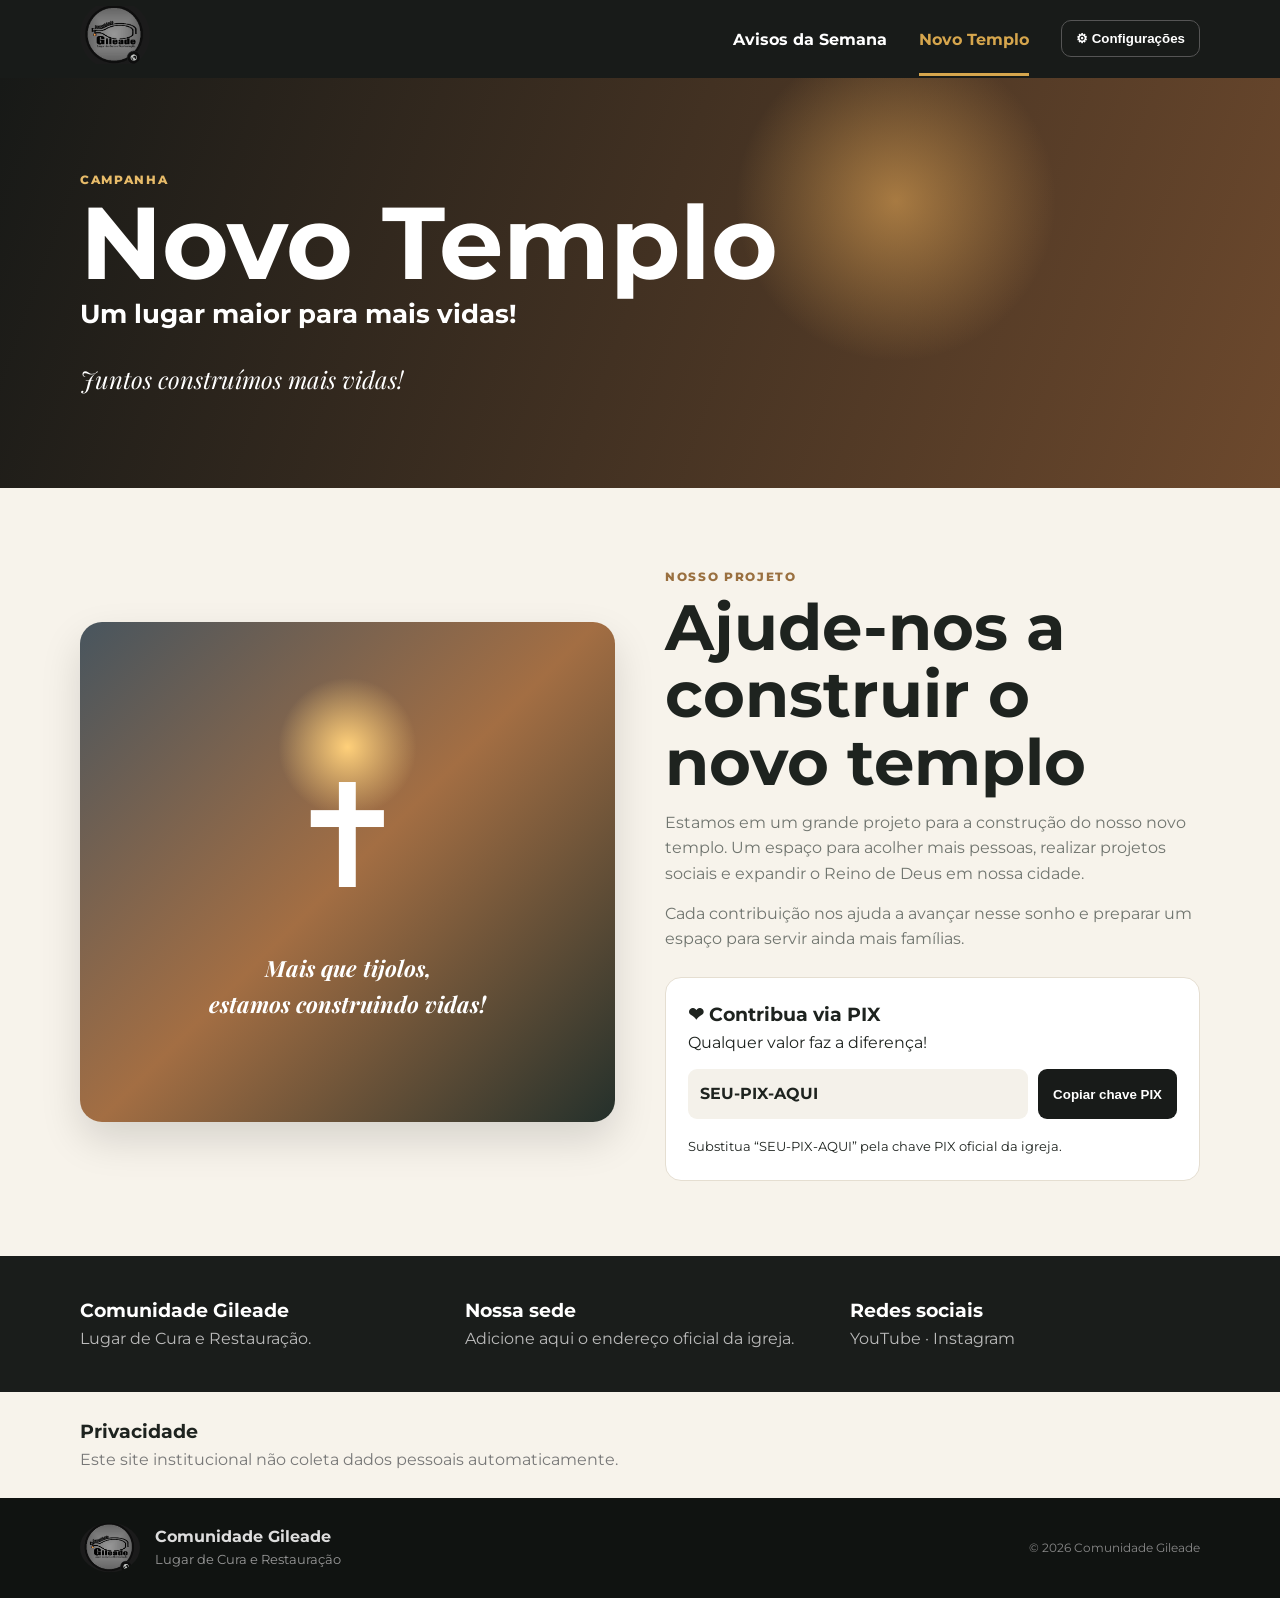
==== novo-templo.html @ 73ddbb30 "Add files via upload" ====
<!DOCTYPE html><html lang="pt-BR"><head>
<meta charset="UTF-8"><meta name="viewport" content="width=device-width,initial-scale=1.0">
<title>Novo Templo | Comunidade Gileade</title>
<link rel="icon" href="assets/logo-gileade.png">
<link rel="preconnect" href="https://fonts.googleapis.com">
<link rel="preconnect" href="https://fonts.gstatic.com" crossorigin>
<link href="https://fonts.googleapis.com/css2?family=Montserrat:wght@400;500;600;700;800&family=Playfair+Display:ital,wght@1,600&display=swap" rel="stylesheet">
<link rel="stylesheet" href="style.css"></head><body><header class="topbar">
<div class="container nav">
  <a class="logo" href="index.html"><img src="assets/logo-gileade.png" alt="Comunidade Gileade"></a>
  <button class="menu-btn" id="menuBtn">☰</button>
  <nav id="menu">
    <a href="index.html">Avisos da Semana</a>
<a href="novo-templo.html" class="active">Novo Templo</a>
    <div class="settings">
      <button id="settingsBtn">⚙ Configurações</button>
      <div class="settings-menu" id="settingsMenu">
        <a href="mailto:contato@comunidadegileade.com?subject=Suporte%20do%20site">🎧 Suporte</a>
        <a href="#sobre">ⓘ Sobre</a>
        <a href="#privacidade">🛡 Privacidade</a>
      </div>
    </div>
  </nav>
</div>
</header><main>
<section class="temple-hero">
<div class="container temple-hero-content">
 <span class="eyebrow">Campanha</span><h1>Novo Templo</h1><h2>Um lugar maior para mais vidas!</h2>
 <p>Juntos construímos mais vidas!</p>
</div></section>

<section class="temple-section">
<div class="container temple-grid">
 <div class="temple-art"><span>✝</span><strong>Mais que tijolos,<br>estamos construindo vidas!</strong></div>
 <div class="temple-copy">
   <span class="eyebrow dark">Nosso projeto</span>
   <h2>Ajude-nos a construir o novo templo</h2>
   <p>Estamos em um grande projeto para a construção do nosso novo templo. Um espaço para acolher mais pessoas, realizar projetos sociais e expandir o Reino de Deus em nossa cidade.</p>
   <p>Cada contribuição nos ajuda a avançar nesse sonho e preparar um espaço para servir ainda mais famílias.</p>
   <div class="pix">
     <h3>❤ Contribua via PIX</h3>
     <p>Qualquer valor faz a diferença!</p>
     <div class="pix-row"><strong id="pixKey">SEU-PIX-AQUI</strong><button id="copyPix">Copiar chave PIX</button></div>
     <small>Substitua “SEU-PIX-AQUI” pela chave PIX oficial da igreja.</small>
   </div>
 </div>
</div></section></main><section class="about" id="sobre">
<div class="container about-grid">
  <div><h3>Comunidade Gileade</h3><p>Lugar de Cura e Restauração.</p></div>
  <div><h3>Nossa sede</h3><p>Adicione aqui o endereço oficial da igreja.</p></div>
  <div>
    <h3>Redes sociais</h3>
    <p><a href="https://www.youtube.com/@ComunidadeGileade" target="_blank">YouTube</a> ·
    <a href="https://www.instagram.com/comunidadegileade/" target="_blank">Instagram</a></p>
  </div>
</div>
</section>
<section class="privacy" id="privacidade">
<div class="container"><h3>Privacidade</h3><p>Este site institucional não coleta dados pessoais automaticamente.</p></div>
</section>
<footer><div class="container footer">
<img src="assets/logo-gileade.png" alt="Logo">
<div><strong>Comunidade Gileade</strong><p>Lugar de Cura e Restauração</p></div>
<span>© <span id="year"></span> Comunidade Gileade</span>
</div></footer><script src="script.js"></script></body></html>
---- style.css ----
*{box-sizing:border-box;margin:0;padding:0}html{scroll-behavior:smooth}body{font-family:Montserrat,Arial,sans-serif;color:#1e231f;line-height:1.6}a{text-decoration:none;color:inherit}.container{width:min(1120px,92%);margin:auto}.topbar{background:#181b19;position:sticky;top:0;z-index:20}.nav{min-height:76px;display:flex;align-items:center;justify-content:space-between}.logo img{width:70px;height:70px;object-fit:contain;border-radius:50%}nav{display:flex;align-items:center;gap:32px}nav>a{color:white;font-weight:700;padding:25px 0 21px;border-bottom:3px solid transparent}nav>a.active,nav>a:hover{color:#d6a64d;border-color:#d6a64d}.settings{position:relative}.settings>button{padding:10px 14px;background:transparent;border:1px solid #555;border-radius:10px;color:#fff;font-weight:700;cursor:pointer}.settings-menu{display:none;position:absolute;right:0;top:50px;background:white;min-width:190px;border-radius:10px;box-shadow:0 15px 40px #0003;overflow:hidden}.settings-menu.open{display:block}.settings-menu a{display:block;padding:12px 15px;border-bottom:1px solid #eee}.settings-menu a:hover{background:#f7f3eb}.menu-btn{display:none;background:none;border:0;color:white;font-size:1.8rem}.hero{min-height:350px;color:white;background:radial-gradient(circle at 80% 20%,#a96f36aa,transparent 25%),linear-gradient(100deg,#111,#3c2a1c);display:flex;align-items:center}.hero-grid{display:flex;justify-content:space-between;align-items:center;gap:40px}.eyebrow{text-transform:uppercase;letter-spacing:.14em;font-weight:800;font-size:.75rem;color:#e7bb69}.eyebrow.dark{color:#9a7040}.hero h1{font-size:clamp(4rem,9vw,7rem);line-height:.9}.hero h2{font-size:clamp(1.2rem,2.5vw,2rem);margin-top:10px}.hero blockquote{font-family:'Playfair Display',serif;font-style:italic;margin-top:25px;color:#eee0cb}.hero blockquote strong{display:block;font-family:Montserrat;font-style:normal;font-size:.75rem}.family{font-family:'Playfair Display',serif;font-style:italic;text-align:right;font-size:2rem}.section{padding:70px 0}.section-title{display:flex;justify-content:space-between;align-items:end;gap:20px;margin-bottom:28px}.section-title h2,.temple-copy h2{font-size:clamp(2.2rem,5vw,4rem);line-height:1.05;margin:6px 0}.section-title p,.temple-copy>p{color:#70756f}.week{border:1px solid #e5ded1;border-radius:14px;padding:14px 18px;background:#faf8f3}.notices{display:grid;gap:14px}.notice{display:grid;grid-template-columns:180px 1fr;gap:20px;border:1px solid #e6dfd4;border-radius:15px;padding:12px;box-shadow:0 12px 30px #0000000d}.notice>div:last-child{padding:6px 0}.notice h3{margin:5px 0}.notice p{color:#555}.pic{min-height:120px;border-radius:11px;display:grid;place-items:center;font-size:3rem}.p1{background:linear-gradient(135deg,#49321f,#c88d40)}.p2{background:linear-gradient(135deg,#46301e,#947047)}.p3{background:linear-gradient(135deg,#655044,#b69c84)}.p4{background:linear-gradient(135deg,#29202b,#c4763c)}.tag{background:#35566e;color:white;padding:4px 9px;border-radius:99px;font-size:.68rem;font-weight:800}.green{background:#477255}.orange{background:#d28a16}.purple{background:#66487c}.meta{margin-top:13px;font-size:.8rem;font-weight:600;color:#4d544e}.verse{margin-top:22px;padding:24px;border:1px solid #e5ded1;background:#f8f4ec;border-radius:15px;font-family:'Playfair Display',serif;font-style:italic}.verse strong{display:block;font-family:Montserrat;font-style:normal;font-size:.75rem}.temple-hero{min-height:410px;display:flex;align-items:center;color:white;background:radial-gradient(circle at 70% 30%,#e2a65599,transparent 17%),linear-gradient(110deg,#171917,#6d492d)}.temple-hero h1{font-size:clamp(3.5rem,8vw,6.5rem);line-height:1}.temple-hero h2{font-size:1.6rem}.temple-hero p{font-family:'Playfair Display',serif;font-style:italic;margin-top:25px;font-size:1.5rem}.temple-section{padding:75px 0;background:#f7f3eb}.temple-grid{display:grid;grid-template-columns:1fr 1fr;gap:50px;align-items:center}.temple-art{min-height:500px;border-radius:22px;display:flex;flex-direction:column;align-items:center;justify-content:center;text-align:center;color:white;background:radial-gradient(circle at 50% 25%,#ffd07a,transparent 15%),linear-gradient(135deg,#48555e,#a36e43,#24302b);box-shadow:0 18px 40px #0002}.temple-art span{font-size:9rem}.temple-art strong{font-family:'Playfair Display',serif;font-style:italic;font-size:1.4rem}.temple-copy>p{margin-top:14px}.pix{margin-top:25px;background:white;border:1px solid #e5ded1;border-radius:16px;padding:22px}.pix-row{display:flex;gap:10px;margin:14px 0}.pix-row strong{flex:1;padding:12px;background:#f4f1ea;border-radius:9px}.pix-row button{border:0;background:#181b19;color:white;padding:12px 15px;border-radius:9px;font-weight:800;cursor:pointer}.about{background:#1a1d1b;color:white;padding:40px 0}.about-grid{display:grid;grid-template-columns:repeat(3,1fr);gap:35px}.about p{color:#bbb}.privacy{background:#f7f3eb;padding:25px 0}.privacy p{color:#777}footer{background:#101311;color:#ddd}.footer{min-height:100px;display:flex;align-items:center;gap:15px}.footer img{width:60px;border-radius:50%}.footer p{color:#999;font-size:.8rem}.footer>span{margin-left:auto;font-size:.75rem;color:#888}@media(max-width:800px){.menu-btn{display:block}nav{display:none;position:absolute;top:76px;left:0;right:0;background:#181b19;padding:15px 4%;flex-direction:column;align-items:stretch}nav.open{display:flex}.settings-menu{position:static;margin-top:8px}.hero-grid,.section-title{flex-direction:column;align-items:flex-start}.family{text-align:left}.notice,.temple-grid,.about-grid{grid-template-columns:1fr}.pic{min-height:180px}.pix-row{flex-direction:column}.footer{flex-wrap:wrap}.footer>span{margin-left:0}}
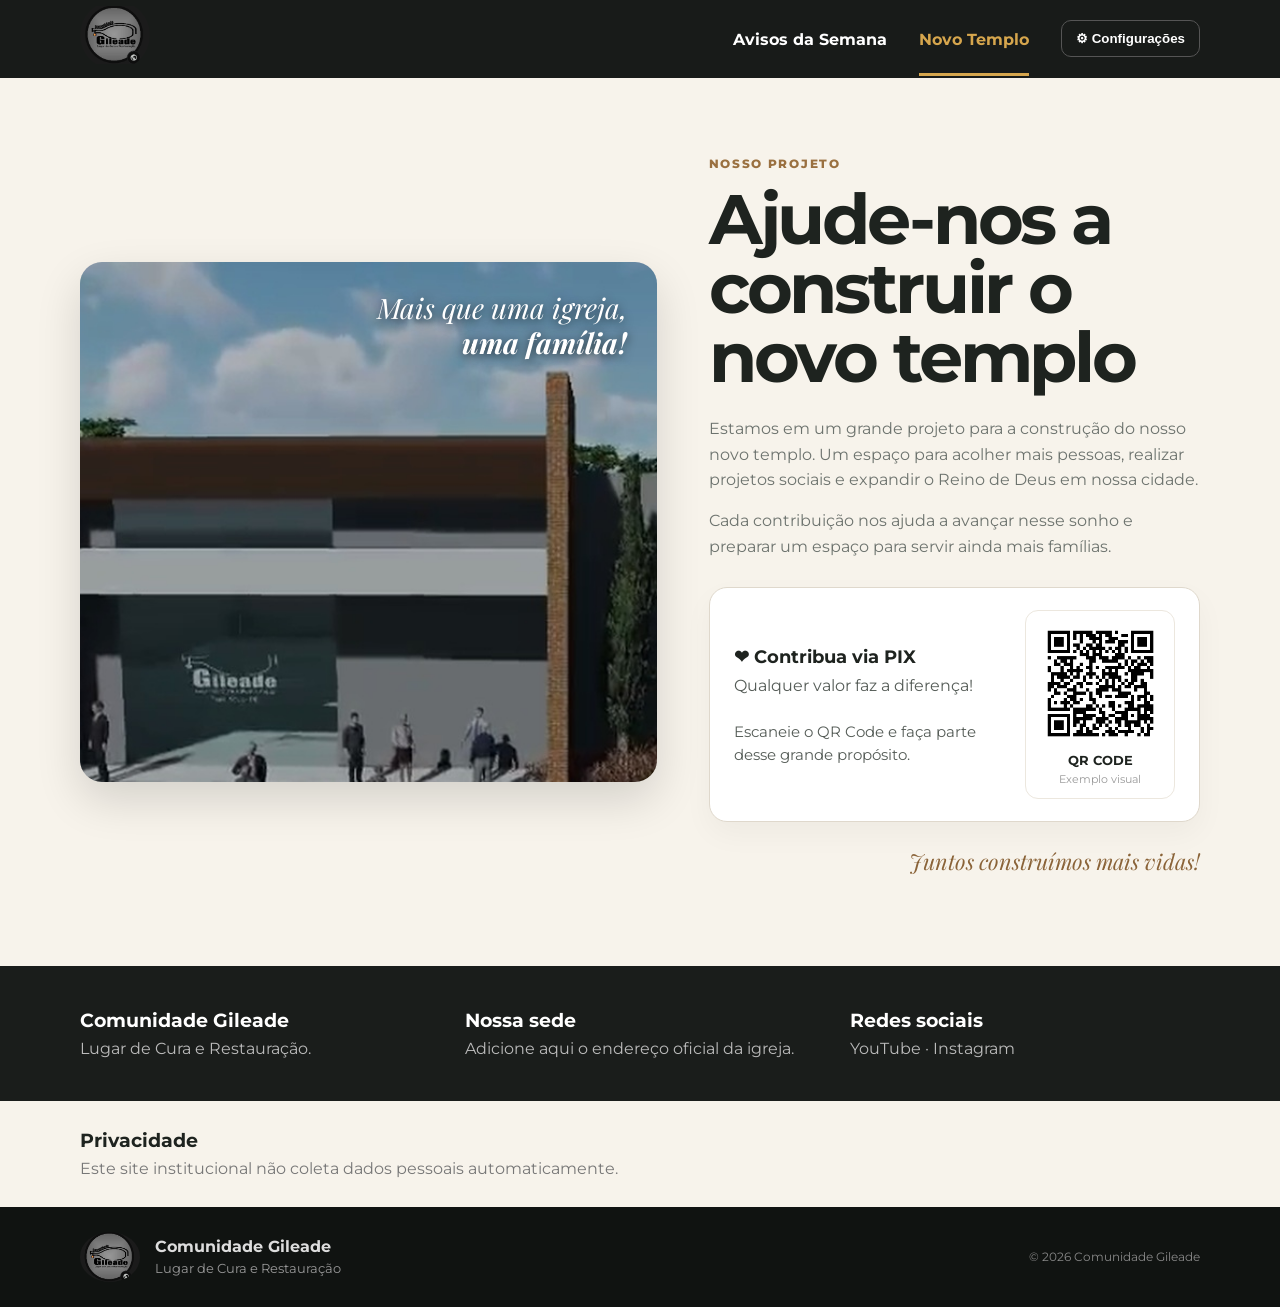
==== commit 6741ca23: "Add files via upload" ====
--- a/novo-templo.html
+++ b/novo-templo.html
@@ -1,65 +1,131 @@
-<!DOCTYPE html><html lang="pt-BR"><head>
-<meta charset="UTF-8"><meta name="viewport" content="width=device-width,initial-scale=1.0">
-<title>Novo Templo | Comunidade Gileade</title>
-<link rel="icon" href="assets/logo-gileade.png">
-<link rel="preconnect" href="https://fonts.googleapis.com">
-<link rel="preconnect" href="https://fonts.gstatic.com" crossorigin>
-<link href="https://fonts.googleapis.com/css2?family=Montserrat:wght@400;500;600;700;800&family=Playfair+Display:ital,wght@1,600&display=swap" rel="stylesheet">
-<link rel="stylesheet" href="style.css"></head><body><header class="topbar">
-<div class="container nav">
-  <a class="logo" href="index.html"><img src="assets/logo-gileade.png" alt="Comunidade Gileade"></a>
-  <button class="menu-btn" id="menuBtn">☰</button>
-  <nav id="menu">
-    <a href="index.html">Avisos da Semana</a>
-<a href="novo-templo.html" class="active">Novo Templo</a>
-    <div class="settings">
-      <button id="settingsBtn">⚙ Configurações</button>
-      <div class="settings-menu" id="settingsMenu">
-        <a href="mailto:contato@comunidadegileade.com?subject=Suporte%20do%20site">🎧 Suporte</a>
-        <a href="#sobre">ⓘ Sobre</a>
-        <a href="#privacidade">🛡 Privacidade</a>
+<!DOCTYPE html>
+<html lang="pt-BR">
+<head>
+  <meta charset="UTF-8">
+  <meta name="viewport" content="width=device-width, initial-scale=1.0">
+  <meta name="description" content="Campanha do Novo Templo da Comunidade Gileade">
+  <title>Novo Templo | Comunidade Gileade</title>
+  <link rel="icon" href="assets/logo-gileade.png">
+  <link rel="preconnect" href="https://fonts.googleapis.com">
+  <link rel="preconnect" href="https://fonts.gstatic.com" crossorigin>
+  <link href="https://fonts.googleapis.com/css2?family=Montserrat:wght@400;500;600;700;800&family=Playfair+Display:ital,wght@1,600&display=swap" rel="stylesheet">
+  <link rel="stylesheet" href="style.css">
+</head>
+<body>
+
+<header class="topbar">
+  <div class="container nav">
+    <a class="logo" href="index.html">
+      <img src="assets/logo-gileade.png" alt="Comunidade Gileade">
+    </a>
+
+    <button class="menu-btn" id="menuBtn" aria-label="Abrir menu">☰</button>
+
+    <nav id="menu">
+      <a href="index.html">Avisos da Semana</a>
+      <a href="novo-templo.html" class="active">Novo Templo</a>
+
+      <div class="settings">
+        <button id="settingsBtn">⚙ Configurações</button>
+        <div class="settings-menu" id="settingsMenu">
+          <a href="mailto:contato@comunidadegileade.com?subject=Suporte%20do%20site">🎧 Suporte</a>
+          <a href="#sobre">ⓘ Sobre</a>
+          <a href="#privacidade">🛡 Privacidade</a>
+        </div>
+      </div>
+    </nav>
+  </div>
+</header>
+
+<main>
+  <section class="novo-templo-page">
+    <div class="container novo-templo-layout">
+
+      <div class="novo-templo-foto">
+        <img src="assets/novo-templo.jpg" alt="Projeto arquitetônico do novo templo da Comunidade Gileade">
+        <div class="foto-frase">
+          Mais que uma igreja,<br><strong>uma família!</strong>
+        </div>
+      </div>
+
+      <div class="novo-templo-conteudo">
+        <span class="eyebrow dark">Nosso projeto</span>
+        <h1>Ajude-nos a<br>construir o<br>novo templo</h1>
+
+        <p>
+          Estamos em um grande projeto para a construção do nosso novo templo.
+          Um espaço para acolher mais pessoas, realizar projetos sociais e expandir
+          o Reino de Deus em nossa cidade.
+        </p>
+
+        <p>
+          Cada contribuição nos ajuda a avançar nesse sonho e preparar um espaço
+          para servir ainda mais famílias.
+        </p>
+
+        <div class="qr-card">
+          <div class="qr-texto">
+            <h3>❤ Contribua via PIX</h3>
+            <p>Qualquer valor faz a diferença!</p>
+            <p class="qr-instrucao">
+              Escaneie o QR Code e faça parte desse grande propósito.
+            </p>
+          </div>
+
+          <div class="qr-visual">
+            <img src="assets/qrcode-exemplo.png" alt="QR Code de exemplo para contribuição via PIX">
+            <strong>QR CODE</strong>
+            <small>Exemplo visual</small>
+          </div>
+        </div>
+
+        <p class="handwriting">Juntos construímos mais vidas!</p>
       </div>
     </div>
-  </nav>
-</div>
-</header><main>
-<section class="temple-hero">
-<div class="container temple-hero-content">
- <span class="eyebrow">Campanha</span><h1>Novo Templo</h1><h2>Um lugar maior para mais vidas!</h2>
- <p>Juntos construímos mais vidas!</p>
-</div></section>
+  </section>
+</main>
 
-<section class="temple-section">
-<div class="container temple-grid">
- <div class="temple-art"><span>✝</span><strong>Mais que tijolos,<br>estamos construindo vidas!</strong></div>
- <div class="temple-copy">
-   <span class="eyebrow dark">Nosso projeto</span>
-   <h2>Ajude-nos a construir o novo templo</h2>
-   <p>Estamos em um grande projeto para a construção do nosso novo templo. Um espaço para acolher mais pessoas, realizar projetos sociais e expandir o Reino de Deus em nossa cidade.</p>
-   <p>Cada contribuição nos ajuda a avançar nesse sonho e preparar um espaço para servir ainda mais famílias.</p>
-   <div class="pix">
-     <h3>❤ Contribua via PIX</h3>
-     <p>Qualquer valor faz a diferença!</p>
-     <div class="pix-row"><strong id="pixKey">SEU-PIX-AQUI</strong><button id="copyPix">Copiar chave PIX</button></div>
-     <small>Substitua “SEU-PIX-AQUI” pela chave PIX oficial da igreja.</small>
-   </div>
- </div>
-</div></section></main><section class="about" id="sobre">
-<div class="container about-grid">
-  <div><h3>Comunidade Gileade</h3><p>Lugar de Cura e Restauração.</p></div>
-  <div><h3>Nossa sede</h3><p>Adicione aqui o endereço oficial da igreja.</p></div>
-  <div>
-    <h3>Redes sociais</h3>
-    <p><a href="https://www.youtube.com/@ComunidadeGileade" target="_blank">YouTube</a> ·
-    <a href="https://www.instagram.com/comunidadegileade/" target="_blank">Instagram</a></p>
+<section class="about" id="sobre">
+  <div class="container about-grid">
+    <div>
+      <h3>Comunidade Gileade</h3>
+      <p>Lugar de Cura e Restauração.</p>
+    </div>
+
+    <div>
+      <h3>Nossa sede</h3>
+      <p>Adicione aqui o endereço oficial da igreja.</p>
+    </div>
+
+    <div>
+      <h3>Redes sociais</h3>
+      <p>
+        <a href="https://www.youtube.com/@ComunidadeGileade" target="_blank" rel="noopener">YouTube</a>
+        ·
+        <a href="https://www.instagram.com/comunidadegileade/" target="_blank" rel="noopener">Instagram</a>
+      </p>
+    </div>
   </div>
-</div>
 </section>
+
 <section class="privacy" id="privacidade">
-<div class="container"><h3>Privacidade</h3><p>Este site institucional não coleta dados pessoais automaticamente.</p></div>
+  <div class="container">
+    <h3>Privacidade</h3>
+    <p>Este site institucional não coleta dados pessoais automaticamente.</p>
+  </div>
 </section>
-<footer><div class="container footer">
-<img src="assets/logo-gileade.png" alt="Logo">
-<div><strong>Comunidade Gileade</strong><p>Lugar de Cura e Restauração</p></div>
-<span>© <span id="year"></span> Comunidade Gileade</span>
-</div></footer><script src="script.js"></script></body></html>+
+<footer>
+  <div class="container footer">
+    <img src="assets/logo-gileade.png" alt="Logo Comunidade Gileade">
+    <div>
+      <strong>Comunidade Gileade</strong>
+      <p>Lugar de Cura e Restauração</p>
+    </div>
+    <span>© <span id="year"></span> Comunidade Gileade</span>
+  </div>
+</footer>
+
+<script src="script.js"></script>
+</body>
+</html>
--- a/style.css
+++ b/style.css
@@ -1 +1,120 @@
-*{box-sizing:border-box;margin:0;padding:0}html{scroll-behavior:smooth}body{font-family:Montserrat,Arial,sans-serif;color:#1e231f;line-height:1.6}a{text-decoration:none;color:inherit}.container{width:min(1120px,92%);margin:auto}.topbar{background:#181b19;position:sticky;top:0;z-index:20}.nav{min-height:76px;display:flex;align-items:center;justify-content:space-between}.logo img{width:70px;height:70px;object-fit:contain;border-radius:50%}nav{display:flex;align-items:center;gap:32px}nav>a{color:white;font-weight:700;padding:25px 0 21px;border-bottom:3px solid transparent}nav>a.active,nav>a:hover{color:#d6a64d;border-color:#d6a64d}.settings{position:relative}.settings>button{padding:10px 14px;background:transparent;border:1px solid #555;border-radius:10px;color:#fff;font-weight:700;cursor:pointer}.settings-menu{display:none;position:absolute;right:0;top:50px;background:white;min-width:190px;border-radius:10px;box-shadow:0 15px 40px #0003;overflow:hidden}.settings-menu.open{display:block}.settings-menu a{display:block;padding:12px 15px;border-bottom:1px solid #eee}.settings-menu a:hover{background:#f7f3eb}.menu-btn{display:none;background:none;border:0;color:white;font-size:1.8rem}.hero{min-height:350px;color:white;background:radial-gradient(circle at 80% 20%,#a96f36aa,transparent 25%),linear-gradient(100deg,#111,#3c2a1c);display:flex;align-items:center}.hero-grid{display:flex;justify-content:space-between;align-items:center;gap:40px}.eyebrow{text-transform:uppercase;letter-spacing:.14em;font-weight:800;font-size:.75rem;color:#e7bb69}.eyebrow.dark{color:#9a7040}.hero h1{font-size:clamp(4rem,9vw,7rem);line-height:.9}.hero h2{font-size:clamp(1.2rem,2.5vw,2rem);margin-top:10px}.hero blockquote{font-family:'Playfair Display',serif;font-style:italic;margin-top:25px;color:#eee0cb}.hero blockquote strong{display:block;font-family:Montserrat;font-style:normal;font-size:.75rem}.family{font-family:'Playfair Display',serif;font-style:italic;text-align:right;font-size:2rem}.section{padding:70px 0}.section-title{display:flex;justify-content:space-between;align-items:end;gap:20px;margin-bottom:28px}.section-title h2,.temple-copy h2{font-size:clamp(2.2rem,5vw,4rem);line-height:1.05;margin:6px 0}.section-title p,.temple-copy>p{color:#70756f}.week{border:1px solid #e5ded1;border-radius:14px;padding:14px 18px;background:#faf8f3}.notices{display:grid;gap:14px}.notice{display:grid;grid-template-columns:180px 1fr;gap:20px;border:1px solid #e6dfd4;border-radius:15px;padding:12px;box-shadow:0 12px 30px #0000000d}.notice>div:last-child{padding:6px 0}.notice h3{margin:5px 0}.notice p{color:#555}.pic{min-height:120px;border-radius:11px;display:grid;place-items:center;font-size:3rem}.p1{background:linear-gradient(135deg,#49321f,#c88d40)}.p2{background:linear-gradient(135deg,#46301e,#947047)}.p3{background:linear-gradient(135deg,#655044,#b69c84)}.p4{background:linear-gradient(135deg,#29202b,#c4763c)}.tag{background:#35566e;color:white;padding:4px 9px;border-radius:99px;font-size:.68rem;font-weight:800}.green{background:#477255}.orange{background:#d28a16}.purple{background:#66487c}.meta{margin-top:13px;font-size:.8rem;font-weight:600;color:#4d544e}.verse{margin-top:22px;padding:24px;border:1px solid #e5ded1;background:#f8f4ec;border-radius:15px;font-family:'Playfair Display',serif;font-style:italic}.verse strong{display:block;font-family:Montserrat;font-style:normal;font-size:.75rem}.temple-hero{min-height:410px;display:flex;align-items:center;color:white;background:radial-gradient(circle at 70% 30%,#e2a65599,transparent 17%),linear-gradient(110deg,#171917,#6d492d)}.temple-hero h1{font-size:clamp(3.5rem,8vw,6.5rem);line-height:1}.temple-hero h2{font-size:1.6rem}.temple-hero p{font-family:'Playfair Display',serif;font-style:italic;margin-top:25px;font-size:1.5rem}.temple-section{padding:75px 0;background:#f7f3eb}.temple-grid{display:grid;grid-template-columns:1fr 1fr;gap:50px;align-items:center}.temple-art{min-height:500px;border-radius:22px;display:flex;flex-direction:column;align-items:center;justify-content:center;text-align:center;color:white;background:radial-gradient(circle at 50% 25%,#ffd07a,transparent 15%),linear-gradient(135deg,#48555e,#a36e43,#24302b);box-shadow:0 18px 40px #0002}.temple-art span{font-size:9rem}.temple-art strong{font-family:'Playfair Display',serif;font-style:italic;font-size:1.4rem}.temple-copy>p{margin-top:14px}.pix{margin-top:25px;background:white;border:1px solid #e5ded1;border-radius:16px;padding:22px}.pix-row{display:flex;gap:10px;margin:14px 0}.pix-row strong{flex:1;padding:12px;background:#f4f1ea;border-radius:9px}.pix-row button{border:0;background:#181b19;color:white;padding:12px 15px;border-radius:9px;font-weight:800;cursor:pointer}.about{background:#1a1d1b;color:white;padding:40px 0}.about-grid{display:grid;grid-template-columns:repeat(3,1fr);gap:35px}.about p{color:#bbb}.privacy{background:#f7f3eb;padding:25px 0}.privacy p{color:#777}footer{background:#101311;color:#ddd}.footer{min-height:100px;display:flex;align-items:center;gap:15px}.footer img{width:60px;border-radius:50%}.footer p{color:#999;font-size:.8rem}.footer>span{margin-left:auto;font-size:.75rem;color:#888}@media(max-width:800px){.menu-btn{display:block}nav{display:none;position:absolute;top:76px;left:0;right:0;background:#181b19;padding:15px 4%;flex-direction:column;align-items:stretch}nav.open{display:flex}.settings-menu{position:static;margin-top:8px}.hero-grid,.section-title{flex-direction:column;align-items:flex-start}.family{text-align:left}.notice,.temple-grid,.about-grid{grid-template-columns:1fr}.pic{min-height:180px}.pix-row{flex-direction:column}.footer{flex-wrap:wrap}.footer>span{margin-left:0}}+*{box-sizing:border-box;margin:0;padding:0}html{scroll-behavior:smooth}body{font-family:Montserrat,Arial,sans-serif;color:#1e231f;line-height:1.6}a{text-decoration:none;color:inherit}.container{width:min(1120px,92%);margin:auto}.topbar{background:#181b19;position:sticky;top:0;z-index:20}.nav{min-height:76px;display:flex;align-items:center;justify-content:space-between}.logo img{width:70px;height:70px;object-fit:contain;border-radius:50%}nav{display:flex;align-items:center;gap:32px}nav>a{color:white;font-weight:700;padding:25px 0 21px;border-bottom:3px solid transparent}nav>a.active,nav>a:hover{color:#d6a64d;border-color:#d6a64d}.settings{position:relative}.settings>button{padding:10px 14px;background:transparent;border:1px solid #555;border-radius:10px;color:#fff;font-weight:700;cursor:pointer}.settings-menu{display:none;position:absolute;right:0;top:50px;background:white;min-width:190px;border-radius:10px;box-shadow:0 15px 40px #0003;overflow:hidden}.settings-menu.open{display:block}.settings-menu a{display:block;padding:12px 15px;border-bottom:1px solid #eee}.settings-menu a:hover{background:#f7f3eb}.menu-btn{display:none;background:none;border:0;color:white;font-size:1.8rem}.hero{min-height:350px;color:white;background:radial-gradient(circle at 80% 20%,#a96f36aa,transparent 25%),linear-gradient(100deg,#111,#3c2a1c);display:flex;align-items:center}.hero-grid{display:flex;justify-content:space-between;align-items:center;gap:40px}.eyebrow{text-transform:uppercase;letter-spacing:.14em;font-weight:800;font-size:.75rem;color:#e7bb69}.eyebrow.dark{color:#9a7040}.hero h1{font-size:clamp(4rem,9vw,7rem);line-height:.9}.hero h2{font-size:clamp(1.2rem,2.5vw,2rem);margin-top:10px}.hero blockquote{font-family:'Playfair Display',serif;font-style:italic;margin-top:25px;color:#eee0cb}.hero blockquote strong{display:block;font-family:Montserrat;font-style:normal;font-size:.75rem}.family{font-family:'Playfair Display',serif;font-style:italic;text-align:right;font-size:2rem}.section{padding:70px 0}.section-title{display:flex;justify-content:space-between;align-items:end;gap:20px;margin-bottom:28px}.section-title h2,.temple-copy h2{font-size:clamp(2.2rem,5vw,4rem);line-height:1.05;margin:6px 0}.section-title p,.temple-copy>p{color:#70756f}.week{border:1px solid #e5ded1;border-radius:14px;padding:14px 18px;background:#faf8f3}.notices{display:grid;gap:14px}.notice{display:grid;grid-template-columns:180px 1fr;gap:20px;border:1px solid #e6dfd4;border-radius:15px;padding:12px;box-shadow:0 12px 30px #0000000d}.notice>div:last-child{padding:6px 0}.notice h3{margin:5px 0}.notice p{color:#555}.pic{min-height:120px;border-radius:11px;display:grid;place-items:center;font-size:3rem}.p1{background:linear-gradient(135deg,#49321f,#c88d40)}.p2{background:linear-gradient(135deg,#46301e,#947047)}.p3{background:linear-gradient(135deg,#655044,#b69c84)}.p4{background:linear-gradient(135deg,#29202b,#c4763c)}.tag{background:#35566e;color:white;padding:4px 9px;border-radius:99px;font-size:.68rem;font-weight:800}.green{background:#477255}.orange{background:#d28a16}.purple{background:#66487c}.meta{margin-top:13px;font-size:.8rem;font-weight:600;color:#4d544e}.verse{margin-top:22px;padding:24px;border:1px solid #e5ded1;background:#f8f4ec;border-radius:15px;font-family:'Playfair Display',serif;font-style:italic}.verse strong{display:block;font-family:Montserrat;font-style:normal;font-size:.75rem}.temple-hero{min-height:410px;display:flex;align-items:center;color:white;background:radial-gradient(circle at 70% 30%,#e2a65599,transparent 17%),linear-gradient(110deg,#171917,#6d492d)}.temple-hero h1{font-size:clamp(3.5rem,8vw,6.5rem);line-height:1}.temple-hero h2{font-size:1.6rem}.temple-hero p{font-family:'Playfair Display',serif;font-style:italic;margin-top:25px;font-size:1.5rem}.temple-section{padding:75px 0;background:#f7f3eb}.temple-grid{display:grid;grid-template-columns:1fr 1fr;gap:50px;align-items:center}.temple-art{min-height:500px;border-radius:22px;display:flex;flex-direction:column;align-items:center;justify-content:center;text-align:center;color:white;background:radial-gradient(circle at 50% 25%,#ffd07a,transparent 15%),linear-gradient(135deg,#48555e,#a36e43,#24302b);box-shadow:0 18px 40px #0002}.temple-art span{font-size:9rem}.temple-art strong{font-family:'Playfair Display',serif;font-style:italic;font-size:1.4rem}.temple-copy>p{margin-top:14px}.pix{margin-top:25px;background:white;border:1px solid #e5ded1;border-radius:16px;padding:22px}.pix-row{display:flex;gap:10px;margin:14px 0}.pix-row strong{flex:1;padding:12px;background:#f4f1ea;border-radius:9px}.pix-row button{border:0;background:#181b19;color:white;padding:12px 15px;border-radius:9px;font-weight:800;cursor:pointer}.about{background:#1a1d1b;color:white;padding:40px 0}.about-grid{display:grid;grid-template-columns:repeat(3,1fr);gap:35px}.about p{color:#bbb}.privacy{background:#f7f3eb;padding:25px 0}.privacy p{color:#777}footer{background:#101311;color:#ddd}.footer{min-height:100px;display:flex;align-items:center;gap:15px}.footer img{width:60px;border-radius:50%}.footer p{color:#999;font-size:.8rem}.footer>span{margin-left:auto;font-size:.75rem;color:#888}@media(max-width:800px){.menu-btn{display:block}nav{display:none;position:absolute;top:76px;left:0;right:0;background:#181b19;padding:15px 4%;flex-direction:column;align-items:stretch}nav.open{display:flex}.settings-menu{position:static;margin-top:8px}.hero-grid,.section-title{flex-direction:column;align-items:flex-start}.family{text-align:left}.notice,.temple-grid,.about-grid{grid-template-columns:1fr}.pic{min-height:180px}.pix-row{flex-direction:column}.footer{flex-wrap:wrap}.footer>span{margin-left:0}}
+
+/* ===== PÁGINA NOVO TEMPLO ATUALIZADA ===== */
+.novo-templo-page{
+  padding:72px 0;
+  min-height:calc(100vh - 76px);
+  background:#f7f3eb;
+}
+.novo-templo-layout{
+  display:grid;
+  grid-template-columns:1.08fr .92fr;
+  gap:52px;
+  align-items:center;
+}
+.novo-templo-foto{
+  position:relative;
+  overflow:hidden;
+  min-height:520px;
+  border-radius:22px;
+  box-shadow:0 18px 45px rgba(0,0,0,.14);
+  background:#ddd;
+}
+.novo-templo-foto img{
+  width:100%;
+  height:520px;
+  object-fit:cover;
+  object-position:center top;
+  display:block;
+}
+.foto-frase{
+  position:absolute;
+  right:30px;
+  top:28px;
+  color:white;
+  text-align:right;
+  font-family:"Playfair Display",serif;
+  font-style:italic;
+  font-size:clamp(1.2rem,2.2vw,1.8rem);
+  line-height:1.25;
+  text-shadow:0 2px 10px rgba(0,0,0,.65);
+}
+.novo-templo-conteudo h1{
+  font-size:clamp(3rem,5.5vw,5.3rem);
+  line-height:.98;
+  letter-spacing:-.045em;
+  margin:10px 0 24px;
+}
+.novo-templo-conteudo>p{
+  color:#6d736e;
+  margin-bottom:15px;
+  max-width:650px;
+}
+.qr-card{
+  margin-top:28px;
+  padding:22px 24px;
+  border:1px solid #dfd8cc;
+  border-radius:18px;
+  background:white;
+  display:grid;
+  grid-template-columns:1fr 150px;
+  gap:24px;
+  align-items:center;
+  box-shadow:0 12px 30px rgba(0,0,0,.04);
+}
+.qr-card h3{
+  font-size:1.15rem;
+  margin-bottom:2px;
+}
+.qr-card p{
+  color:#555c57;
+}
+.qr-instrucao{
+  margin-top:22px;
+  font-size:.92rem;
+}
+.qr-visual{
+  padding:10px;
+  border:1px solid #ece7de;
+  border-radius:13px;
+  text-align:center;
+  background:#fff;
+}
+.qr-visual img{
+  width:125px;
+  height:125px;
+  display:block;
+  margin:auto;
+}
+.qr-visual strong,
+.qr-visual small{
+  display:block;
+}
+.qr-visual strong{
+  margin-top:4px;
+  font-size:.82rem;
+}
+.qr-visual small{
+  color:#999;
+  font-size:.67rem;
+}
+.handwriting{
+  margin-top:22px;
+  color:#8a6338 !important;
+  font-family:"Playfair Display",serif;
+  font-style:italic;
+  font-size:1.35rem;
+  text-align:right;
+}
+@media(max-width:900px){
+  .novo-templo-layout{grid-template-columns:1fr}
+  .novo-templo-foto,.novo-templo-foto img{min-height:360px;height:360px}
+}
+@media(max-width:580px){
+  .novo-templo-page{padding:45px 0}
+  .novo-templo-foto,.novo-templo-foto img{min-height:280px;height:280px}
+  .foto-frase{right:18px;top:18px}
+  .qr-card{grid-template-columns:1fr}
+  .qr-visual{width:160px}
+  .handwriting{text-align:left}
+}
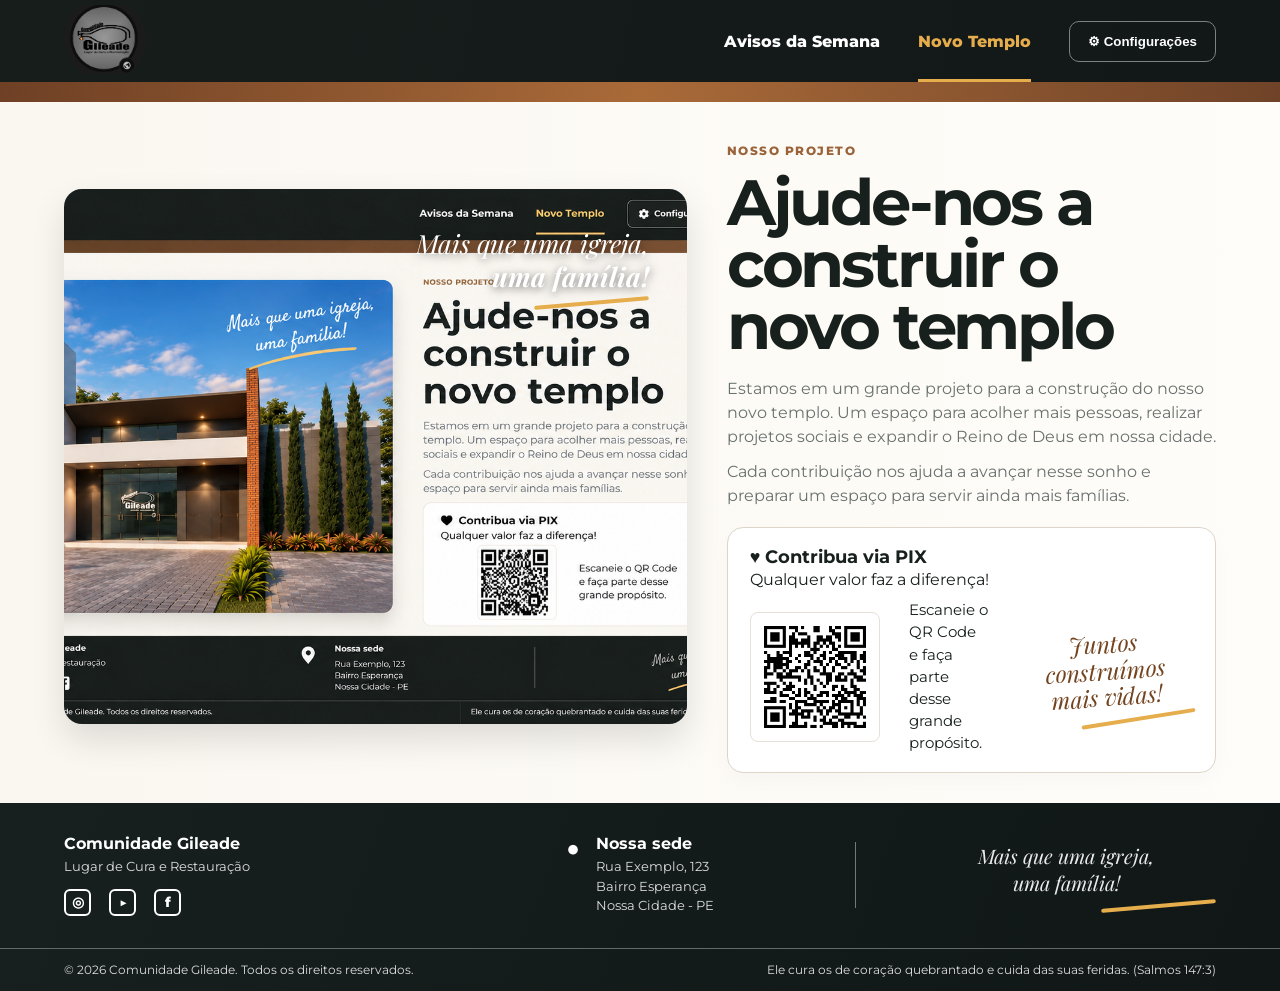
==== commit e2d1908d: "Add files via upload" ====
--- a/novo-templo.html
+++ b/novo-templo.html
@@ -3,7 +3,6 @@
 <head>
   <meta charset="UTF-8">
   <meta name="viewport" content="width=device-width, initial-scale=1.0">
-  <meta name="description" content="Campanha do Novo Templo da Comunidade Gileade">
   <title>Novo Templo | Comunidade Gileade</title>
   <link rel="icon" href="assets/logo-gileade.png">
   <link rel="preconnect" href="https://fonts.googleapis.com">
@@ -19,7 +18,7 @@
       <img src="assets/logo-gileade.png" alt="Comunidade Gileade">
     </a>
 
-    <button class="menu-btn" id="menuBtn" aria-label="Abrir menu">☰</button>
+    <button id="menuBtn" class="menu-btn" aria-label="Abrir menu">☰</button>
 
     <nav id="menu">
       <a href="index.html">Avisos da Semana</a>
@@ -27,105 +26,119 @@
 
       <div class="settings">
         <button id="settingsBtn">⚙ Configurações</button>
-        <div class="settings-menu" id="settingsMenu">
-          <a href="mailto:contato@comunidadegileade.com?subject=Suporte%20do%20site">🎧 Suporte</a>
-          <a href="#sobre">ⓘ Sobre</a>
-          <a href="#privacidade">🛡 Privacidade</a>
+        <div id="settingsMenu" class="settings-menu">
+          <a href="mailto:contato@comunidadegileade.com?subject=Suporte">🎧 Suporte</a>
+          <a href="#rodape">ⓘ Sobre</a>
         </div>
       </div>
     </nav>
   </div>
 </header>
 
-<main>
-  <section class="novo-templo-page">
-    <div class="container novo-templo-layout">
+<div class="gold-line"></div>
 
-      <div class="novo-templo-foto">
-        <img src="assets/novo-templo.jpg" alt="Projeto arquitetônico do novo templo da Comunidade Gileade">
-        <div class="foto-frase">
-          Mais que uma igreja,<br><strong>uma família!</strong>
+<main class="templo">
+  <div class="container templo-grid">
+
+    <div class="projeto-imagem">
+      <img src="assets/novo-templo.png" alt="Projeto do novo templo da Comunidade Gileade">
+      <div class="imagem-frase">
+        Mais que uma igreja,<br>
+        <strong>uma família!</strong>
+        <span></span>
+      </div>
+    </div>
+
+    <section class="conteudo">
+      <span class="kicker">NOSSO PROJETO</span>
+
+      <h1>
+        Ajude-nos a<br>
+        construir o<br>
+        novo templo
+      </h1>
+
+      <p>
+        Estamos em um grande projeto para a construção do nosso novo
+        templo. Um espaço para acolher mais pessoas, realizar projetos
+        sociais e expandir o Reino de Deus em nossa cidade.
+      </p>
+
+      <p>
+        Cada contribuição nos ajuda a avançar nesse sonho e preparar um
+        espaço para servir ainda mais famílias.
+      </p>
+
+      <div class="pix-card">
+        <h2>♥ Contribua via PIX</h2>
+        <p>Qualquer valor faz a diferença!</p>
+
+        <div class="pix-content">
+          <div class="qr">
+            <img src="assets/qrcode-exemplo.png" alt="QR Code PIX de exemplo">
+          </div>
+
+          <div class="pix-message">
+            Escaneie o QR Code<br>
+            e faça parte desse<br>
+            grande propósito.
+          </div>
+
+          <div class="pix-hand">
+            Juntos<br>
+            construímos<br>
+            mais vidas!
+            <span></span>
+          </div>
         </div>
       </div>
+    </section>
 
-      <div class="novo-templo-conteudo">
-        <span class="eyebrow dark">Nosso projeto</span>
-        <h1>Ajude-nos a<br>construir o<br>novo templo</h1>
+  </div>
+</main>
 
-        <p>
-          Estamos em um grande projeto para a construção do nosso novo templo.
-          Um espaço para acolher mais pessoas, realizar projetos sociais e expandir
-          o Reino de Deus em nossa cidade.
-        </p>
+<footer id="rodape">
+  <div class="container footer-main">
 
-        <p>
-          Cada contribuição nos ajuda a avançar nesse sonho e preparar um espaço
-          para servir ainda mais famílias.
-        </p>
+    <div class="footer-brand">
+      <h3>Comunidade Gileade</h3>
+      <p>Lugar de Cura e Restauração</p>
 
-        <div class="qr-card">
-          <div class="qr-texto">
-            <h3>❤ Contribua via PIX</h3>
-            <p>Qualquer valor faz a diferença!</p>
-            <p class="qr-instrucao">
-              Escaneie o QR Code e faça parte desse grande propósito.
-            </p>
-          </div>
-
-          <div class="qr-visual">
-            <img src="assets/qrcode-exemplo.png" alt="QR Code de exemplo para contribuição via PIX">
-            <strong>QR CODE</strong>
-            <small>Exemplo visual</small>
-          </div>
-        </div>
-
-        <p class="handwriting">Juntos construímos mais vidas!</p>
+      <div class="social">
+        <a href="https://www.instagram.com/comunidadegileade/" target="_blank" aria-label="Instagram">◎</a>
+        <a href="https://www.youtube.com/@ComunidadeGileade" target="_blank" aria-label="YouTube">▶</a>
+        <span class="social-placeholder" title="Facebook">f</span>
       </div>
     </div>
-  </section>
-</main>
 
-<section class="about" id="sobre">
-  <div class="container about-grid">
-    <div>
-      <h3>Comunidade Gileade</h3>
-      <p>Lugar de Cura e Restauração.</p>
+    <div class="footer-location">
+      <span class="pin">●</span>
+      <div>
+        <h3>Nossa sede</h3>
+        <p>
+          Rua Exemplo, 123<br>
+          Bairro Esperança<br>
+          Nossa Cidade - PE
+        </p>
+      </div>
     </div>
 
-    <div>
-      <h3>Nossa sede</h3>
-      <p>Adicione aqui o endereço oficial da igreja.</p>
+    <div class="footer-message">
+      Mais que uma igreja,<br>
+      uma família!
+      <span></span>
     </div>
 
-    <div>
-      <h3>Redes sociais</h3>
-      <p>
-        <a href="https://www.youtube.com/@ComunidadeGileade" target="_blank" rel="noopener">YouTube</a>
-        ·
-        <a href="https://www.instagram.com/comunidadegileade/" target="_blank" rel="noopener">Instagram</a>
-      </p>
+  </div>
+
+  <div class="footer-bottom">
+    <div class="container bottom-grid">
+      <p>© <span id="year"></span> Comunidade Gileade. Todos os direitos reservados.</p>
+      <p>Ele cura os de coração quebrantado e cuida das suas feridas. (Salmos 147:3)</p>
     </div>
-  </div>
-</section>
-
-<section class="privacy" id="privacidade">
-  <div class="container">
-    <h3>Privacidade</h3>
-    <p>Este site institucional não coleta dados pessoais automaticamente.</p>
-  </div>
-</section>
-
-<footer>
-  <div class="container footer">
-    <img src="assets/logo-gileade.png" alt="Logo Comunidade Gileade">
-    <div>
-      <strong>Comunidade Gileade</strong>
-      <p>Lugar de Cura e Restauração</p>
-    </div>
-    <span>© <span id="year"></span> Comunidade Gileade</span>
   </div>
 </footer>
 
 <script src="script.js"></script>
 </body>
-</html>
+</html>
--- a/style.css
+++ b/style.css
@@ -1,120 +1,84 @@
-*{box-sizing:border-box;margin:0;padding:0}html{scroll-behavior:smooth}body{font-family:Montserrat,Arial,sans-serif;color:#1e231f;line-height:1.6}a{text-decoration:none;color:inherit}.container{width:min(1120px,92%);margin:auto}.topbar{background:#181b19;position:sticky;top:0;z-index:20}.nav{min-height:76px;display:flex;align-items:center;justify-content:space-between}.logo img{width:70px;height:70px;object-fit:contain;border-radius:50%}nav{display:flex;align-items:center;gap:32px}nav>a{color:white;font-weight:700;padding:25px 0 21px;border-bottom:3px solid transparent}nav>a.active,nav>a:hover{color:#d6a64d;border-color:#d6a64d}.settings{position:relative}.settings>button{padding:10px 14px;background:transparent;border:1px solid #555;border-radius:10px;color:#fff;font-weight:700;cursor:pointer}.settings-menu{display:none;position:absolute;right:0;top:50px;background:white;min-width:190px;border-radius:10px;box-shadow:0 15px 40px #0003;overflow:hidden}.settings-menu.open{display:block}.settings-menu a{display:block;padding:12px 15px;border-bottom:1px solid #eee}.settings-menu a:hover{background:#f7f3eb}.menu-btn{display:none;background:none;border:0;color:white;font-size:1.8rem}.hero{min-height:350px;color:white;background:radial-gradient(circle at 80% 20%,#a96f36aa,transparent 25%),linear-gradient(100deg,#111,#3c2a1c);display:flex;align-items:center}.hero-grid{display:flex;justify-content:space-between;align-items:center;gap:40px}.eyebrow{text-transform:uppercase;letter-spacing:.14em;font-weight:800;font-size:.75rem;color:#e7bb69}.eyebrow.dark{color:#9a7040}.hero h1{font-size:clamp(4rem,9vw,7rem);line-height:.9}.hero h2{font-size:clamp(1.2rem,2.5vw,2rem);margin-top:10px}.hero blockquote{font-family:'Playfair Display',serif;font-style:italic;margin-top:25px;color:#eee0cb}.hero blockquote strong{display:block;font-family:Montserrat;font-style:normal;font-size:.75rem}.family{font-family:'Playfair Display',serif;font-style:italic;text-align:right;font-size:2rem}.section{padding:70px 0}.section-title{display:flex;justify-content:space-between;align-items:end;gap:20px;margin-bottom:28px}.section-title h2,.temple-copy h2{font-size:clamp(2.2rem,5vw,4rem);line-height:1.05;margin:6px 0}.section-title p,.temple-copy>p{color:#70756f}.week{border:1px solid #e5ded1;border-radius:14px;padding:14px 18px;background:#faf8f3}.notices{display:grid;gap:14px}.notice{display:grid;grid-template-columns:180px 1fr;gap:20px;border:1px solid #e6dfd4;border-radius:15px;padding:12px;box-shadow:0 12px 30px #0000000d}.notice>div:last-child{padding:6px 0}.notice h3{margin:5px 0}.notice p{color:#555}.pic{min-height:120px;border-radius:11px;display:grid;place-items:center;font-size:3rem}.p1{background:linear-gradient(135deg,#49321f,#c88d40)}.p2{background:linear-gradient(135deg,#46301e,#947047)}.p3{background:linear-gradient(135deg,#655044,#b69c84)}.p4{background:linear-gradient(135deg,#29202b,#c4763c)}.tag{background:#35566e;color:white;padding:4px 9px;border-radius:99px;font-size:.68rem;font-weight:800}.green{background:#477255}.orange{background:#d28a16}.purple{background:#66487c}.meta{margin-top:13px;font-size:.8rem;font-weight:600;color:#4d544e}.verse{margin-top:22px;padding:24px;border:1px solid #e5ded1;background:#f8f4ec;border-radius:15px;font-family:'Playfair Display',serif;font-style:italic}.verse strong{display:block;font-family:Montserrat;font-style:normal;font-size:.75rem}.temple-hero{min-height:410px;display:flex;align-items:center;color:white;background:radial-gradient(circle at 70% 30%,#e2a65599,transparent 17%),linear-gradient(110deg,#171917,#6d492d)}.temple-hero h1{font-size:clamp(3.5rem,8vw,6.5rem);line-height:1}.temple-hero h2{font-size:1.6rem}.temple-hero p{font-family:'Playfair Display',serif;font-style:italic;margin-top:25px;font-size:1.5rem}.temple-section{padding:75px 0;background:#f7f3eb}.temple-grid{display:grid;grid-template-columns:1fr 1fr;gap:50px;align-items:center}.temple-art{min-height:500px;border-radius:22px;display:flex;flex-direction:column;align-items:center;justify-content:center;text-align:center;color:white;background:radial-gradient(circle at 50% 25%,#ffd07a,transparent 15%),linear-gradient(135deg,#48555e,#a36e43,#24302b);box-shadow:0 18px 40px #0002}.temple-art span{font-size:9rem}.temple-art strong{font-family:'Playfair Display',serif;font-style:italic;font-size:1.4rem}.temple-copy>p{margin-top:14px}.pix{margin-top:25px;background:white;border:1px solid #e5ded1;border-radius:16px;padding:22px}.pix-row{display:flex;gap:10px;margin:14px 0}.pix-row strong{flex:1;padding:12px;background:#f4f1ea;border-radius:9px}.pix-row button{border:0;background:#181b19;color:white;padding:12px 15px;border-radius:9px;font-weight:800;cursor:pointer}.about{background:#1a1d1b;color:white;padding:40px 0}.about-grid{display:grid;grid-template-columns:repeat(3,1fr);gap:35px}.about p{color:#bbb}.privacy{background:#f7f3eb;padding:25px 0}.privacy p{color:#777}footer{background:#101311;color:#ddd}.footer{min-height:100px;display:flex;align-items:center;gap:15px}.footer img{width:60px;border-radius:50%}.footer p{color:#999;font-size:.8rem}.footer>span{margin-left:auto;font-size:.75rem;color:#888}@media(max-width:800px){.menu-btn{display:block}nav{display:none;position:absolute;top:76px;left:0;right:0;background:#181b19;padding:15px 4%;flex-direction:column;align-items:stretch}nav.open{display:flex}.settings-menu{position:static;margin-top:8px}.hero-grid,.section-title{flex-direction:column;align-items:flex-start}.family{text-align:left}.notice,.temple-grid,.about-grid{grid-template-columns:1fr}.pic{min-height:180px}.pix-row{flex-direction:column}.footer{flex-wrap:wrap}.footer>span{margin-left:0}}
+*{margin:0;padding:0;box-sizing:border-box}
+:root{--dark:#171d1b;--cream:#faf7f1;--gold:#e5ad4c;--brown:#8c562d;--text:#17201d;--muted:#68716f}
+html{scroll-behavior:smooth}
+body{font-family:"Montserrat",Arial,sans-serif;color:var(--text);background:var(--cream)}
+a{text-decoration:none;color:inherit}
+.container{width:min(1240px,90%);margin:auto}
 
-/* ===== PÁGINA NOVO TEMPLO ATUALIZADA ===== */
-.novo-templo-page{
-  padding:72px 0;
-  min-height:calc(100vh - 76px);
-  background:#f7f3eb;
+/* CABEÇALHO */
+.topbar{height:82px;background:linear-gradient(100deg,#171d1b,#111817);color:#fff}
+.nav{height:82px;display:flex;align-items:center;justify-content:space-between}
+.logo img{width:82px;height:82px;object-fit:contain;border-radius:50%}
+nav{display:flex;align-items:center;gap:38px;height:100%}
+nav>a{height:100%;display:flex;align-items:center;color:#fff;font-weight:800;border-bottom:3px solid transparent;padding-top:3px}
+nav>a:hover,nav>a.active{color:var(--gold);border-bottom-color:var(--gold)}
+.settings{position:relative}
+.settings>button{background:transparent;color:#fff;border:1px solid #7b8380;border-radius:10px;padding:12px 18px;font-weight:800;cursor:pointer}
+.settings-menu{display:none;position:absolute;right:0;top:52px;min-width:180px;background:#fff;color:#222;border-radius:10px;overflow:hidden;box-shadow:0 14px 35px #0003;z-index:10}
+.settings-menu.open{display:block}
+.settings-menu a{display:block;padding:12px 15px;border-bottom:1px solid #eee}
+.settings-menu a:hover{background:#f5f1e9}
+.menu-btn{display:none;background:none;border:0;color:#fff;font-size:1.8rem}
+.gold-line{height:20px;background:linear-gradient(90deg,#6f4025,#a96a38,#704328)}
+
+/* CONTEÚDO NOVO TEMPLO */
+.templo{padding:38px 0 30px;background:linear-gradient(90deg,#faf7f1,#fffdf9)}
+.templo-grid{display:grid;grid-template-columns:1.12fr .88fr;gap:40px;align-items:center}
+.projeto-imagem{position:relative;height:535px;border-radius:18px;overflow:hidden;box-shadow:0 16px 35px rgba(0,0,0,.12);background:#ddd}
+.projeto-imagem>img{width:100%;height:100%;object-fit:cover;display:block}
+.imagem-frase{position:absolute;right:38px;top:38px;color:#fff;font-family:"Playfair Display",serif;font-style:italic;text-align:right;font-size:1.65rem;line-height:1.25;text-shadow:0 2px 10px #0008}
+.imagem-frase span,.pix-hand span,.footer-message span{display:block;width:115px;height:4px;background:var(--gold);border-radius:99px;margin:8px 0 0 auto;transform:rotate(-5deg)}
+.kicker{color:#9a633a;font-weight:800;font-size:.78rem;letter-spacing:.12em}
+.conteudo h1{font-size:clamp(3.3rem,5vw,5rem);line-height:.97;letter-spacing:-.05em;margin:12px 0 20px}
+.conteudo>p{color:var(--muted);font-size:1.02rem;line-height:1.45;margin-bottom:12px;max-width:620px}
+
+/* PIX */
+.pix-card{margin-top:20px;background:#fff;border:1px solid #ddd5c9;border-radius:16px;padding:18px 22px;box-shadow:0 8px 20px rgba(0,0,0,.025)}
+.pix-card h2{font-size:1.12rem}
+.pix-card>p{margin-top:2px}
+.pix-content{display:grid;grid-template-columns:135px 1fr 175px;align-items:center;gap:24px;margin-top:10px}
+.qr{width:130px;height:130px;border:1px solid #e5e0d8;border-radius:8px;padding:7px;background:#fff}
+.qr img{width:100%;height:100%;object-fit:contain}
+.pix-message{font-size:.95rem;line-height:1.45}
+.pix-hand{font-family:"Playfair Display",serif;font-style:italic;color:#74441f;font-size:1.45rem;line-height:1.15;text-align:center;transform:rotate(-4deg)}
+
+/* RODAPÉ */
+footer{background:linear-gradient(110deg,#17201e,#101716);color:#fff}
+.footer-main{min-height:145px;display:grid;grid-template-columns:1fr 1fr 1fr;align-items:center;gap:35px}
+.footer-brand h3,.footer-location h3{font-size:.98rem;margin-bottom:4px}
+.footer-brand p,.footer-location p{font-size:.84rem;color:#ddd;line-height:1.45}
+.social{display:flex;gap:18px;margin-top:12px}
+.social a,.social-placeholder{width:27px;height:27px;border:2px solid #fff;border-radius:6px;display:grid;place-items:center;font-weight:800;font-size:.9rem}
+.footer-location{display:flex;gap:16px;justify-content:center}
+.pin{font-size:1.4rem}
+.footer-message{border-left:1px solid #777;padding-left:60px;text-align:center;font-family:"Playfair Display",serif;font-style:italic;font-size:1.25rem;color:#e9e9e9}
+.footer-bottom{border-top:1px solid #626967}
+.bottom-grid{min-height:42px;display:grid;grid-template-columns:1fr 1fr;align-items:center}
+.bottom-grid p{font-size:.72rem;color:#ddd}
+.bottom-grid p:last-child{text-align:right}
+@media(max-width:950px){
+  .menu-btn{display:block}
+  nav{display:none;position:absolute;top:82px;left:0;right:0;height:auto;background:#171d1b;padding:16px 5%;flex-direction:column;align-items:stretch;z-index:20}
+  nav.open{display:flex}
+  nav>a{padding:12px 0;height:auto}
+  .settings-menu{position:static;margin-top:8px}
+  .templo-grid{grid-template-columns:1fr}
+  .projeto-imagem{height:480px}
+  .footer-main{grid-template-columns:1fr}
+  .footer-location{justify-content:flex-start}
+  .footer-message{border-left:0;padding-left:0;text-align:left;padding-bottom:20px}
+  .footer-message span{margin-left:0}
 }
-.novo-templo-layout{
-  display:grid;
-  grid-template-columns:1.08fr .92fr;
-  gap:52px;
-  align-items:center;
-}
-.novo-templo-foto{
-  position:relative;
-  overflow:hidden;
-  min-height:520px;
-  border-radius:22px;
-  box-shadow:0 18px 45px rgba(0,0,0,.14);
-  background:#ddd;
-}
-.novo-templo-foto img{
-  width:100%;
-  height:520px;
-  object-fit:cover;
-  object-position:center top;
-  display:block;
-}
-.foto-frase{
-  position:absolute;
-  right:30px;
-  top:28px;
-  color:white;
-  text-align:right;
-  font-family:"Playfair Display",serif;
-  font-style:italic;
-  font-size:clamp(1.2rem,2.2vw,1.8rem);
-  line-height:1.25;
-  text-shadow:0 2px 10px rgba(0,0,0,.65);
-}
-.novo-templo-conteudo h1{
-  font-size:clamp(3rem,5.5vw,5.3rem);
-  line-height:.98;
-  letter-spacing:-.045em;
-  margin:10px 0 24px;
-}
-.novo-templo-conteudo>p{
-  color:#6d736e;
-  margin-bottom:15px;
-  max-width:650px;
-}
-.qr-card{
-  margin-top:28px;
-  padding:22px 24px;
-  border:1px solid #dfd8cc;
-  border-radius:18px;
-  background:white;
-  display:grid;
-  grid-template-columns:1fr 150px;
-  gap:24px;
-  align-items:center;
-  box-shadow:0 12px 30px rgba(0,0,0,.04);
-}
-.qr-card h3{
-  font-size:1.15rem;
-  margin-bottom:2px;
-}
-.qr-card p{
-  color:#555c57;
-}
-.qr-instrucao{
-  margin-top:22px;
-  font-size:.92rem;
-}
-.qr-visual{
-  padding:10px;
-  border:1px solid #ece7de;
-  border-radius:13px;
-  text-align:center;
-  background:#fff;
-}
-.qr-visual img{
-  width:125px;
-  height:125px;
-  display:block;
-  margin:auto;
-}
-.qr-visual strong,
-.qr-visual small{
-  display:block;
-}
-.qr-visual strong{
-  margin-top:4px;
-  font-size:.82rem;
-}
-.qr-visual small{
-  color:#999;
-  font-size:.67rem;
-}
-.handwriting{
-  margin-top:22px;
-  color:#8a6338 !important;
-  font-family:"Playfair Display",serif;
-  font-style:italic;
-  font-size:1.35rem;
-  text-align:right;
-}
-@media(max-width:900px){
-  .novo-templo-layout{grid-template-columns:1fr}
-  .novo-templo-foto,.novo-templo-foto img{min-height:360px;height:360px}
-}
-@media(max-width:580px){
-  .novo-templo-page{padding:45px 0}
-  .novo-templo-foto,.novo-templo-foto img{min-height:280px;height:280px}
-  .foto-frase{right:18px;top:18px}
-  .qr-card{grid-template-columns:1fr}
-  .qr-visual{width:160px}
-  .handwriting{text-align:left}
-}
+@media(max-width:620px){
+  .gold-line{height:10px}
+  .templo{padding-top:24px}
+  .projeto-imagem{height:330px}
+  .imagem-frase{right:18px;top:18px;font-size:1.2rem}
+  .conteudo h1{font-size:3rem}
+  .pix-content{grid-template-columns:1fr;text-align:center}
+  .qr{margin:auto}
+  .pix-hand{margin-top:8px}
+  .footer-main{padding:28px 0}
+  .bottom-grid{grid-template-columns:1fr;gap:8px;padding:12px 0}
+  .bottom-grid p:last-child{text-align:left}
+}
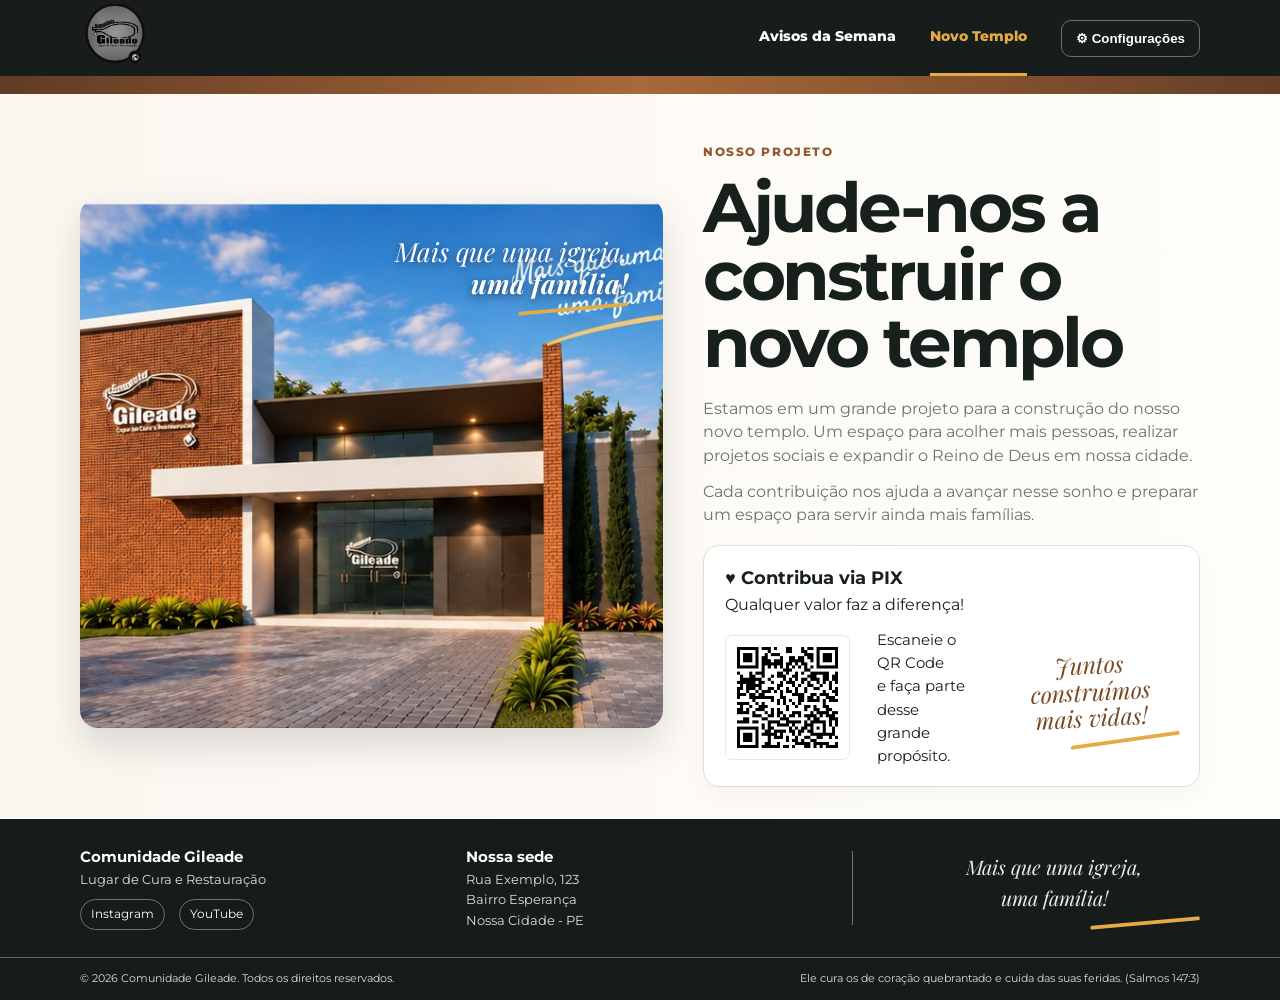
==== commit e9b61768: "Add files via upload" ====
--- a/novo-templo.html
+++ b/novo-templo.html
@@ -11,19 +11,13 @@
   <link rel="stylesheet" href="style.css">
 </head>
 <body>
-
 <header class="topbar">
   <div class="container nav">
-    <a class="logo" href="index.html">
-      <img src="assets/logo-gileade.png" alt="Comunidade Gileade">
-    </a>
-
+    <a class="logo" href="index.html"><img src="assets/logo-gileade.png" alt="Comunidade Gileade"></a>
     <button id="menuBtn" class="menu-btn" aria-label="Abrir menu">☰</button>
-
     <nav id="menu">
       <a href="index.html">Avisos da Semana</a>
       <a href="novo-templo.html" class="active">Novo Templo</a>
-
       <div class="settings">
         <button id="settingsBtn">⚙ Configurações</button>
         <div id="settingsMenu" class="settings-menu">
@@ -34,111 +28,60 @@
     </nav>
   </div>
 </header>
-
 <div class="gold-line"></div>
 
-<main class="templo">
+<main class="templo-page">
   <div class="container templo-grid">
-
-    <div class="projeto-imagem">
-      <img src="assets/novo-templo.png" alt="Projeto do novo templo da Comunidade Gileade">
-      <div class="imagem-frase">
-        Mais que uma igreja,<br>
-        <strong>uma família!</strong>
-        <span></span>
-      </div>
+    <div class="templo-image">
+      <img src="assets/novo-templo.jpg" alt="Projeto do novo templo da Comunidade Gileade">
+      <div class="image-script">Mais que uma igreja,<br><strong>uma família!</strong><i></i></div>
     </div>
 
-    <section class="conteudo">
+    <section class="templo-copy">
       <span class="kicker">NOSSO PROJETO</span>
+      <h1>Ajude-nos a<br>construir o<br>novo templo</h1>
 
-      <h1>
-        Ajude-nos a<br>
-        construir o<br>
-        novo templo
-      </h1>
-
-      <p>
-        Estamos em um grande projeto para a construção do nosso novo
-        templo. Um espaço para acolher mais pessoas, realizar projetos
-        sociais e expandir o Reino de Deus em nossa cidade.
-      </p>
-
-      <p>
-        Cada contribuição nos ajuda a avançar nesse sonho e preparar um
-        espaço para servir ainda mais famílias.
-      </p>
+      <p>Estamos em um grande projeto para a construção do nosso novo templo. Um espaço para acolher mais pessoas, realizar projetos sociais e expandir o Reino de Deus em nossa cidade.</p>
+      <p>Cada contribuição nos ajuda a avançar nesse sonho e preparar um espaço para servir ainda mais famílias.</p>
 
       <div class="pix-card">
         <h2>♥ Contribua via PIX</h2>
         <p>Qualquer valor faz a diferença!</p>
 
-        <div class="pix-content">
-          <div class="qr">
-            <img src="assets/qrcode-exemplo.png" alt="QR Code PIX de exemplo">
-          </div>
-
-          <div class="pix-message">
-            Escaneie o QR Code<br>
-            e faça parte desse<br>
-            grande propósito.
-          </div>
-
-          <div class="pix-hand">
-            Juntos<br>
-            construímos<br>
-            mais vidas!
-            <span></span>
-          </div>
+        <div class="pix-grid">
+          <img src="assets/qrcode-exemplo.png" alt="QR Code PIX de exemplo">
+          <div class="pix-text">Escaneie o QR Code<br>e faça parte desse<br>grande propósito.</div>
+          <div class="pix-script">Juntos<br>construímos<br>mais vidas!<i></i></div>
         </div>
       </div>
     </section>
-
   </div>
 </main>
 
-<footer id="rodape">
-  <div class="container footer-main">
-
-    <div class="footer-brand">
+<footer id="rodape" class="templo-footer">
+  <div class="container footer-3">
+    <div>
       <h3>Comunidade Gileade</h3>
       <p>Lugar de Cura e Restauração</p>
-
-      <div class="social">
-        <a href="https://www.instagram.com/comunidadegileade/" target="_blank" aria-label="Instagram">◎</a>
-        <a href="https://www.youtube.com/@ComunidadeGileade" target="_blank" aria-label="YouTube">▶</a>
-        <span class="social-placeholder" title="Facebook">f</span>
+      <div class="social-links">
+        <a href="https://www.instagram.com/comunidadegileade/" target="_blank">Instagram</a>
+        <a href="https://www.youtube.com/@ComunidadeGileade" target="_blank">YouTube</a>
       </div>
     </div>
-
-    <div class="footer-location">
-      <span class="pin">●</span>
-      <div>
-        <h3>Nossa sede</h3>
-        <p>
-          Rua Exemplo, 123<br>
-          Bairro Esperança<br>
-          Nossa Cidade - PE
-        </p>
-      </div>
+    <div>
+      <h3>Nossa sede</h3>
+      <p>Rua Exemplo, 123<br>Bairro Esperança<br>Nossa Cidade - PE</p>
     </div>
-
-    <div class="footer-message">
-      Mais que uma igreja,<br>
-      uma família!
-      <span></span>
-    </div>
-
+    <div class="footer-script">Mais que uma igreja,<br>uma família!<i></i></div>
   </div>
-
   <div class="footer-bottom">
-    <div class="container bottom-grid">
-      <p>© <span id="year"></span> Comunidade Gileade. Todos os direitos reservados.</p>
-      <p>Ele cura os de coração quebrantado e cuida das suas feridas. (Salmos 147:3)</p>
+    <div class="container">
+      <span>© <span id="year"></span> Comunidade Gileade. Todos os direitos reservados.</span>
+      <span>Ele cura os de coração quebrantado e cuida das suas feridas. (Salmos 147:3)</span>
     </div>
   </div>
 </footer>
 
 <script src="script.js"></script>
 </body>
-</html>+</html>
--- a/style.css
+++ b/style.css
@@ -1,84 +1,89 @@
 *{margin:0;padding:0;box-sizing:border-box}
-:root{--dark:#171d1b;--cream:#faf7f1;--gold:#e5ad4c;--brown:#8c562d;--text:#17201d;--muted:#68716f}
+:root{--dark:#171d1b;--cream:#faf7f1;--gold:#e4aa45;--brown:#915c35;--text:#17201d;--muted:#6b7470;--border:#e5ddd2}
 html{scroll-behavior:smooth}
-body{font-family:"Montserrat",Arial,sans-serif;color:var(--text);background:var(--cream)}
+body{font-family:Montserrat,Arial,sans-serif;color:var(--text);background:#fff;line-height:1.55}
 a{text-decoration:none;color:inherit}
-.container{width:min(1240px,90%);margin:auto}
+.container{width:min(1120px,92%);margin:auto}
 
-/* CABEÇALHO */
-.topbar{height:82px;background:linear-gradient(100deg,#171d1b,#111817);color:#fff}
-.nav{height:82px;display:flex;align-items:center;justify-content:space-between}
-.logo img{width:82px;height:82px;object-fit:contain;border-radius:50%}
-nav{display:flex;align-items:center;gap:38px;height:100%}
-nav>a{height:100%;display:flex;align-items:center;color:#fff;font-weight:800;border-bottom:3px solid transparent;padding-top:3px}
-nav>a:hover,nav>a.active{color:var(--gold);border-bottom-color:var(--gold)}
+/* HEADER - compartilhado pelas duas páginas */
+.topbar{height:76px;background:#171d1b;position:sticky;top:0;z-index:100;color:#fff}
+.nav{height:76px;display:flex;align-items:center;justify-content:space-between}
+.logo img{width:72px;height:72px;object-fit:contain;border-radius:50%}
+nav{height:100%;display:flex;align-items:center;gap:34px}
+nav>a{height:100%;display:flex;align-items:center;font-weight:800;font-size:.9rem;border-bottom:3px solid transparent}
+nav>a.active,nav>a:hover{color:var(--gold);border-bottom-color:var(--gold)}
 .settings{position:relative}
-.settings>button{background:transparent;color:#fff;border:1px solid #7b8380;border-radius:10px;padding:12px 18px;font-weight:800;cursor:pointer}
-.settings-menu{display:none;position:absolute;right:0;top:52px;min-width:180px;background:#fff;color:#222;border-radius:10px;overflow:hidden;box-shadow:0 14px 35px #0003;z-index:10}
+.settings>button{border:1px solid #66706b;background:transparent;color:#fff;padding:10px 14px;border-radius:10px;font-weight:800;cursor:pointer}
+.settings-menu{display:none;position:absolute;right:0;top:50px;width:190px;background:#fff;color:#222;border-radius:10px;overflow:hidden;box-shadow:0 16px 40px #0003}
 .settings-menu.open{display:block}
-.settings-menu a{display:block;padding:12px 15px;border-bottom:1px solid #eee}
+.settings-menu a{display:block;padding:12px 14px;border-bottom:1px solid #eee}
 .settings-menu a:hover{background:#f5f1e9}
-.menu-btn{display:none;background:none;border:0;color:#fff;font-size:1.8rem}
-.gold-line{height:20px;background:linear-gradient(90deg,#6f4025,#a96a38,#704328)}
+.menu-btn{display:none;border:0;background:none;color:#fff;font-size:1.8rem}
 
-/* CONTEÚDO NOVO TEMPLO */
-.templo{padding:38px 0 30px;background:linear-gradient(90deg,#faf7f1,#fffdf9)}
-.templo-grid{display:grid;grid-template-columns:1.12fr .88fr;gap:40px;align-items:center}
-.projeto-imagem{position:relative;height:535px;border-radius:18px;overflow:hidden;box-shadow:0 16px 35px rgba(0,0,0,.12);background:#ddd}
-.projeto-imagem>img{width:100%;height:100%;object-fit:cover;display:block}
-.imagem-frase{position:absolute;right:38px;top:38px;color:#fff;font-family:"Playfair Display",serif;font-style:italic;text-align:right;font-size:1.65rem;line-height:1.25;text-shadow:0 2px 10px #0008}
-.imagem-frase span,.pix-hand span,.footer-message span{display:block;width:115px;height:4px;background:var(--gold);border-radius:99px;margin:8px 0 0 auto;transform:rotate(-5deg)}
-.kicker{color:#9a633a;font-weight:800;font-size:.78rem;letter-spacing:.12em}
-.conteudo h1{font-size:clamp(3.3rem,5vw,5rem);line-height:.97;letter-spacing:-.05em;margin:12px 0 20px}
-.conteudo>p{color:var(--muted);font-size:1.02rem;line-height:1.45;margin-bottom:12px;max-width:620px}
+/* HOME */
+.home-hero{min-height:350px;display:flex;align-items:center;color:#fff;background:radial-gradient(circle at 78% 20%,#9c6335aa,transparent 22%),linear-gradient(100deg,#111,#402c1d)}
+.home-hero-grid{display:flex;align-items:center;justify-content:space-between;gap:40px}
+.kicker{display:inline-block;text-transform:uppercase;letter-spacing:.13em;font-size:.74rem;font-weight:800;color:var(--brown)}
+.kicker.light{color:#f3c56c}
+.home-hero h1{font-size:clamp(4rem,9vw,7rem);line-height:.88;letter-spacing:-.04em}
+.home-hero h2{font-size:clamp(1.2rem,2.4vw,2rem);margin-top:10px}
+.home-hero blockquote{margin-top:24px;max-width:500px;font-family:"Playfair Display",serif;font-style:italic;color:#eee1cf}
+.home-hero blockquote strong{display:block;font-family:Montserrat;font-style:normal;font-size:.75rem;margin-top:5px}
+.hero-script,.verse-script,.image-script,.pix-script,.footer-script{font-family:"Playfair Display",serif;font-style:italic}
+.hero-script{font-size:2rem;text-align:right}
+.avisos-page{padding:68px 0;background:#fff}
+.section-head{display:flex;justify-content:space-between;align-items:end;gap:24px;margin-bottom:28px}
+.section-head h2{font-size:clamp(2.3rem,5vw,4rem);line-height:1.05;margin:5px 0}
+.section-head p{color:var(--muted)}
+.week-card{background:#faf8f4;border:1px solid var(--border);border-radius:13px;padding:14px 18px;min-width:220px}
+.week-card span,.week-card strong{display:block}
+.notice-list{display:grid;gap:14px}
+.notice-card{display:grid;grid-template-columns:175px 1fr;gap:20px;border:1px solid var(--border);border-radius:15px;padding:12px;background:#fff;box-shadow:0 12px 28px #0000000c}
+.notice-image{min-height:120px;border-radius:11px;display:grid;place-items:center;font-size:3rem}
+.n1{background:linear-gradient(135deg,#48301d,#c58b3d)}.n2{background:linear-gradient(135deg,#44301e,#9a7548)}.n3{background:linear-gradient(135deg,#665044,#b89e87)}.n4{background:linear-gradient(135deg,#251d28,#cd793f)}
+.notice-body{padding:5px 0}.notice-body h3{margin:5px 0}.notice-body p{color:#505752}
+.tag{display:inline-block;padding:4px 9px;border-radius:99px;color:#fff;font-size:.68rem;font-weight:800}.blue{background:#35576e}.green{background:#447052}.orange{background:#d18b18}.purple{background:#67497d}
+.meta{display:flex;flex-wrap:wrap;gap:16px;margin-top:12px;font-size:.8rem;font-weight:600;color:#4e554f}
+.verse-card{margin-top:22px;padding:23px 26px;background:#f8f4ec;border:1px solid var(--border);border-radius:15px;display:flex;justify-content:space-between;align-items:center;gap:25px}
+.verse-card p{font-family:"Playfair Display",serif;font-style:italic}.verse-card strong{font-size:.75rem}.verse-script{text-align:right;color:#886641;font-size:1.2rem}
+.about{background:#19201e;color:#fff;padding:36px 0}.about-grid{display:grid;grid-template-columns:repeat(3,1fr);gap:35px}.about p{color:#c3c7c3}.about a:hover{color:var(--gold)}
+.privacy{padding:24px 0;background:#f7f3eb}.privacy p{color:var(--muted)}
+footer{background:#101614;color:#fff}.footer-main{min-height:100px;display:flex;align-items:center;gap:15px}.footer-brand{display:flex;align-items:center;gap:12px}.footer-brand img{width:60px;border-radius:50%}.footer-brand span{display:block;color:#aaa;font-size:.78rem}.footer-main>span{margin-left:auto;color:#999;font-size:.78rem}
 
-/* PIX */
-.pix-card{margin-top:20px;background:#fff;border:1px solid #ddd5c9;border-radius:16px;padding:18px 22px;box-shadow:0 8px 20px rgba(0,0,0,.025)}
-.pix-card h2{font-size:1.12rem}
-.pix-card>p{margin-top:2px}
-.pix-content{display:grid;grid-template-columns:135px 1fr 175px;align-items:center;gap:24px;margin-top:10px}
-.qr{width:130px;height:130px;border:1px solid #e5e0d8;border-radius:8px;padding:7px;background:#fff}
-.qr img{width:100%;height:100%;object-fit:contain}
-.pix-message{font-size:.95rem;line-height:1.45}
-.pix-hand{font-family:"Playfair Display",serif;font-style:italic;color:#74441f;font-size:1.45rem;line-height:1.15;text-align:center;transform:rotate(-4deg)}
+/* NOVO TEMPLO */
+.gold-line{height:18px;background:linear-gradient(90deg,#613b25,#a76938,#653e26)}
+.templo-page{background:linear-gradient(90deg,#faf7f1,#fffdf9);padding:45px 0 32px}
+.templo-grid{display:grid;grid-template-columns:1.08fr .92fr;gap:40px;align-items:center}
+.templo-image{position:relative;height:530px;border-radius:18px;overflow:hidden;box-shadow:0 18px 38px #0002}
+.templo-image>img{width:100%;height:100%;object-fit:cover;display:block}
+.image-script{position:absolute;right:35px;top:38px;color:#fff;text-align:right;font-size:1.65rem;line-height:1.2;text-shadow:0 2px 10px #0008}
+.image-script i,.pix-script i,.footer-script i{display:block;width:110px;height:4px;background:var(--gold);border-radius:99px;margin:8px 0 0 auto;transform:rotate(-5deg)}
+.templo-copy h1{font-size:clamp(3.2rem,5.4vw,5rem);line-height:.98;letter-spacing:-.05em;margin:10px 0 20px}
+.templo-copy>p{color:var(--muted);font-size:1rem;line-height:1.46;margin-bottom:13px}
+.pix-card{margin-top:18px;background:#fff;border:1px solid var(--border);border-radius:16px;padding:18px 21px;box-shadow:0 8px 20px #00000008}
+.pix-card h2{font-size:1.1rem}.pix-card>p{margin-top:2px}
+.pix-grid{display:grid;grid-template-columns:130px 1fr 175px;align-items:center;gap:22px;margin-top:10px}
+.pix-grid>img{width:125px;height:125px;object-fit:contain;border:1px solid #eee8df;border-radius:7px;padding:5px}
+.pix-text{font-size:.94rem}.pix-script{text-align:center;color:#774921;font-size:1.45rem;line-height:1.15;transform:rotate(-3deg)}
+.templo-footer{background:#151c1a}.footer-3{min-height:138px;display:grid;grid-template-columns:1fr 1fr 1fr;gap:38px;align-items:center}.footer-3 h3{font-size:.95rem}.footer-3 p{font-size:.82rem;color:#ddd}.social-links{display:flex;gap:14px;margin-top:10px}.social-links a{border:1px solid #6c7470;border-radius:99px;padding:5px 10px;font-size:.75rem}.footer-script{border-left:1px solid #707673;padding-left:55px;text-align:center;color:#e8e8e8;font-size:1.25rem}.footer-bottom{border-top:1px solid #5f6763}.footer-bottom .container{min-height:42px;display:flex;align-items:center;justify-content:space-between;gap:20px;color:#ddd;font-size:.7rem}
 
-/* RODAPÉ */
-footer{background:linear-gradient(110deg,#17201e,#101716);color:#fff}
-.footer-main{min-height:145px;display:grid;grid-template-columns:1fr 1fr 1fr;align-items:center;gap:35px}
-.footer-brand h3,.footer-location h3{font-size:.98rem;margin-bottom:4px}
-.footer-brand p,.footer-location p{font-size:.84rem;color:#ddd;line-height:1.45}
-.social{display:flex;gap:18px;margin-top:12px}
-.social a,.social-placeholder{width:27px;height:27px;border:2px solid #fff;border-radius:6px;display:grid;place-items:center;font-weight:800;font-size:.9rem}
-.footer-location{display:flex;gap:16px;justify-content:center}
-.pin{font-size:1.4rem}
-.footer-message{border-left:1px solid #777;padding-left:60px;text-align:center;font-family:"Playfair Display",serif;font-style:italic;font-size:1.25rem;color:#e9e9e9}
-.footer-bottom{border-top:1px solid #626967}
-.bottom-grid{min-height:42px;display:grid;grid-template-columns:1fr 1fr;align-items:center}
-.bottom-grid p{font-size:.72rem;color:#ddd}
-.bottom-grid p:last-child{text-align:right}
-@media(max-width:950px){
+/* MOBILE */
+@media(max-width:900px){
   .menu-btn{display:block}
-  nav{display:none;position:absolute;top:82px;left:0;right:0;height:auto;background:#171d1b;padding:16px 5%;flex-direction:column;align-items:stretch;z-index:20}
+  nav{display:none;position:absolute;left:0;right:0;top:76px;height:auto;background:#171d1b;flex-direction:column;align-items:stretch;padding:16px 5%;gap:5px}
   nav.open{display:flex}
-  nav>a{padding:12px 0;height:auto}
+  nav>a{height:auto;padding:11px 0}
   .settings-menu{position:static;margin-top:8px}
-  .templo-grid{grid-template-columns:1fr}
-  .projeto-imagem{height:480px}
-  .footer-main{grid-template-columns:1fr}
-  .footer-location{justify-content:flex-start}
-  .footer-message{border-left:0;padding-left:0;text-align:left;padding-bottom:20px}
-  .footer-message span{margin-left:0}
+  .home-hero-grid,.section-head{flex-direction:column;align-items:flex-start}
+  .hero-script{text-align:left}
+  .notice-card,.about-grid,.templo-grid,.footer-3{grid-template-columns:1fr}
+  .templo-image{height:460px}
+  .footer-script{border-left:0;padding-left:0;text-align:left;padding-bottom:20px}.footer-script i{margin-left:0}
 }
-@media(max-width:620px){
-  .gold-line{height:10px}
-  .templo{padding-top:24px}
-  .projeto-imagem{height:330px}
-  .imagem-frase{right:18px;top:18px;font-size:1.2rem}
-  .conteudo h1{font-size:3rem}
-  .pix-content{grid-template-columns:1fr;text-align:center}
-  .qr{margin:auto}
-  .pix-hand{margin-top:8px}
-  .footer-main{padding:28px 0}
-  .bottom-grid{grid-template-columns:1fr;gap:8px;padding:12px 0}
-  .bottom-grid p:last-child{text-align:left}
-}+@media(max-width:600px){
+  .notice-card{grid-template-columns:1fr}.notice-image{min-height:180px}
+  .verse-card{flex-direction:column;align-items:flex-start}.verse-script{text-align:left}
+  .templo-page{padding-top:28px}.templo-image{height:330px}.image-script{right:18px;top:18px;font-size:1.15rem}
+  .templo-copy h1{font-size:3rem}.pix-grid{grid-template-columns:1fr;text-align:center}.pix-grid>img{margin:auto}
+  .footer-bottom .container{flex-direction:column;align-items:flex-start;padding:12px 0}
+}
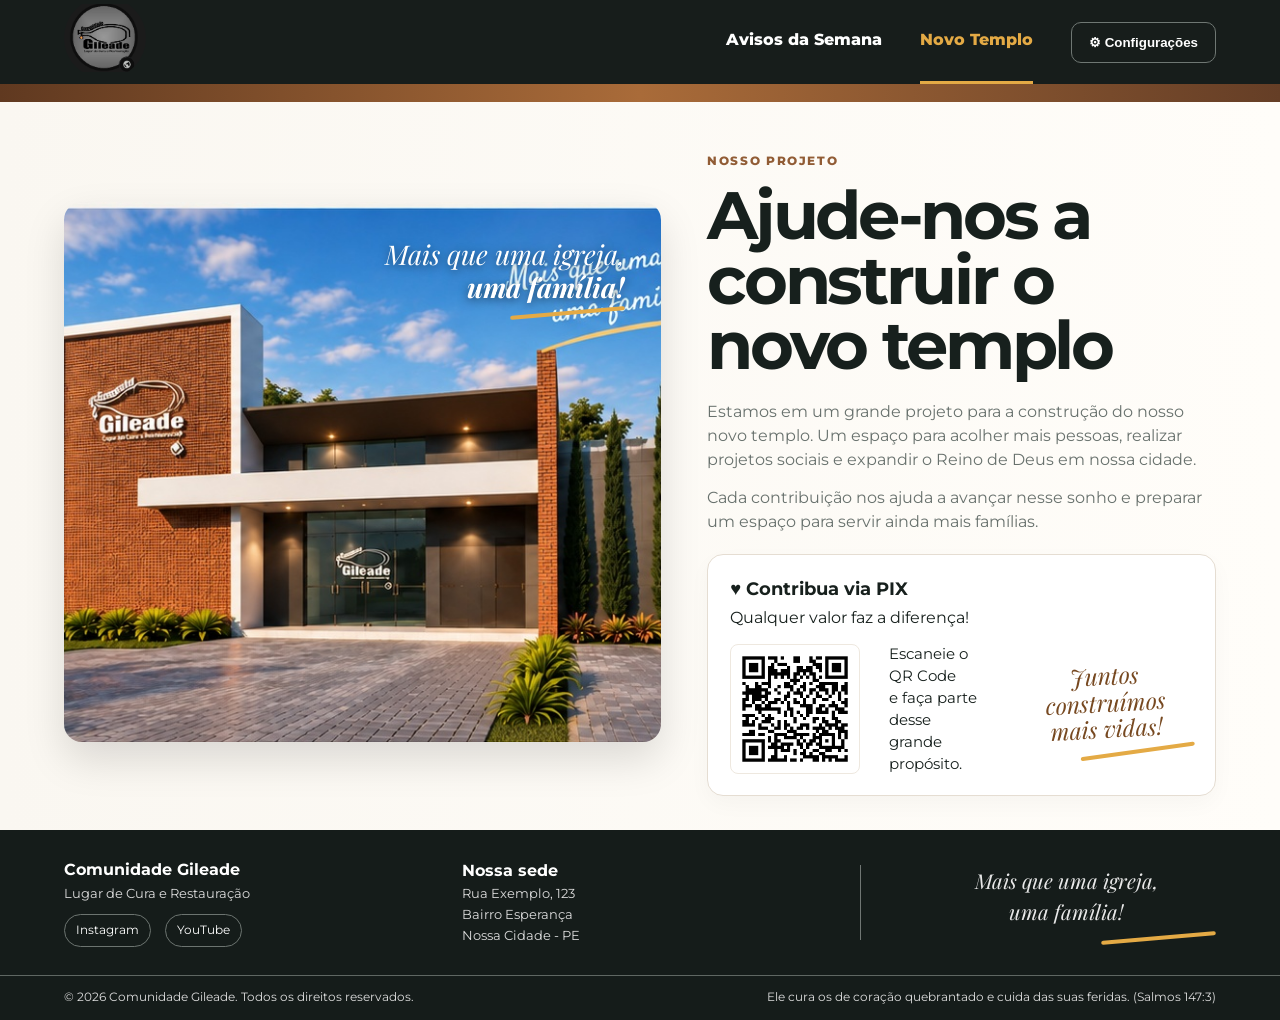
==== commit e171f07e: "Add files via upload" ====
--- a/novo-templo.html
+++ b/novo-templo.html
@@ -8,37 +8,43 @@
   <link rel="preconnect" href="https://fonts.googleapis.com">
   <link rel="preconnect" href="https://fonts.gstatic.com" crossorigin>
   <link href="https://fonts.googleapis.com/css2?family=Montserrat:wght@400;500;600;700;800&family=Playfair+Display:ital,wght@1,600&display=swap" rel="stylesheet">
-  <link rel="stylesheet" href="style.css">
+  <link rel="stylesheet" href="style.css?v=3">
 </head>
 <body>
+
 <header class="topbar">
-  <div class="container nav">
-    <a class="logo" href="index.html"><img src="assets/logo-gileade.png" alt="Comunidade Gileade"></a>
+  <div class="site-container nav">
+    <a class="logo" href="index.html">
+      <img src="assets/logo-gileade.png" alt="Comunidade Gileade">
+    </a>
+
     <button id="menuBtn" class="menu-btn" aria-label="Abrir menu">☰</button>
+
     <nav id="menu">
-      <a href="index.html">Avisos da Semana</a>
-      <a href="novo-templo.html" class="active">Novo Templo</a>
+      <a href="index.html">Avisos da Semana</a><a href="novo-templo.html" class="active">Novo Templo</a>
       <div class="settings">
         <button id="settingsBtn">⚙ Configurações</button>
         <div id="settingsMenu" class="settings-menu">
           <a href="mailto:contato@comunidadegileade.com?subject=Suporte">🎧 Suporte</a>
-          <a href="#rodape">ⓘ Sobre</a>
+          <a href="#sobre">ⓘ Sobre</a>
+          <a href="#privacidade">🛡 Privacidade</a>
         </div>
       </div>
     </nav>
   </div>
 </header>
+
 <div class="gold-line"></div>
 
 <main class="templo-page">
-  <div class="container templo-grid">
+  <div class="site-container templo-grid">
     <div class="templo-image">
       <img src="assets/novo-templo.jpg" alt="Projeto do novo templo da Comunidade Gileade">
       <div class="image-script">Mais que uma igreja,<br><strong>uma família!</strong><i></i></div>
     </div>
 
     <section class="templo-copy">
-      <span class="kicker">NOSSO PROJETO</span>
+      <span class="section-kicker">NOSSO PROJETO</span>
       <h1>Ajude-nos a<br>construir o<br>novo templo</h1>
 
       <p>Estamos em um grande projeto para a construção do nosso novo templo. Um espaço para acolher mais pessoas, realizar projetos sociais e expandir o Reino de Deus em nossa cidade.</p>
@@ -59,7 +65,7 @@
 </main>
 
 <footer id="rodape" class="templo-footer">
-  <div class="container footer-3">
+  <div class="site-container footer-3">
     <div>
       <h3>Comunidade Gileade</h3>
       <p>Lugar de Cura e Restauração</p>
@@ -74,8 +80,9 @@
     </div>
     <div class="footer-script">Mais que uma igreja,<br>uma família!<i></i></div>
   </div>
+
   <div class="footer-bottom">
-    <div class="container">
+    <div class="site-container">
       <span>© <span id="year"></span> Comunidade Gileade. Todos os direitos reservados.</span>
       <span>Ele cura os de coração quebrantado e cuida das suas feridas. (Salmos 147:3)</span>
     </div>
--- a/style.css
+++ b/style.css
@@ -1,89 +1,123 @@
 *{margin:0;padding:0;box-sizing:border-box}
-:root{--dark:#171d1b;--cream:#faf7f1;--gold:#e4aa45;--brown:#915c35;--text:#17201d;--muted:#6b7470;--border:#e5ddd2}
+:root{--dark:#171d1b;--cream:#faf7f1;--gold:#e4aa45;--brown:#915c35;--text:#17201d;--muted:#68716d;--border:#e5ddd2}
 html{scroll-behavior:smooth}
 body{font-family:Montserrat,Arial,sans-serif;color:var(--text);background:#fff;line-height:1.55}
 a{text-decoration:none;color:inherit}
-.container{width:min(1120px,92%);margin:auto}
+.site-container{width:min(1240px,90%);margin:0 auto}
 
-/* HEADER - compartilhado pelas duas páginas */
-.topbar{height:76px;background:#171d1b;position:sticky;top:0;z-index:100;color:#fff}
-.nav{height:76px;display:flex;align-items:center;justify-content:space-between}
-.logo img{width:72px;height:72px;object-fit:contain;border-radius:50%}
-nav{height:100%;display:flex;align-items:center;gap:34px}
-nav>a{height:100%;display:flex;align-items:center;font-weight:800;font-size:.9rem;border-bottom:3px solid transparent}
-nav>a.active,nav>a:hover{color:var(--gold);border-bottom-color:var(--gold)}
+/* HEADER */
+.topbar{height:84px;background:#171d1b;position:sticky;top:0;z-index:100;color:#fff}
+.nav{height:84px;display:flex;align-items:center;justify-content:space-between}
+.logo img{width:82px;height:82px;object-fit:contain;border-radius:50%}
+nav{display:flex;align-items:center;gap:38px;height:100%}
+nav>a{display:flex;align-items:center;height:100%;font-weight:800;font-size:1rem;border-bottom:3px solid transparent}
+nav>a.active,nav>a:hover{color:var(--gold);border-color:var(--gold)}
 .settings{position:relative}
-.settings>button{border:1px solid #66706b;background:transparent;color:#fff;padding:10px 14px;border-radius:10px;font-weight:800;cursor:pointer}
-.settings-menu{display:none;position:absolute;right:0;top:50px;width:190px;background:#fff;color:#222;border-radius:10px;overflow:hidden;box-shadow:0 16px 40px #0003}
+.settings>button{background:transparent;color:#fff;border:1px solid #6f7773;border-radius:10px;padding:12px 17px;font-weight:800;cursor:pointer}
+.settings-menu{display:none;position:absolute;right:0;top:54px;width:200px;background:#fff;color:#222;border-radius:10px;overflow:hidden;box-shadow:0 16px 40px #0003}
 .settings-menu.open{display:block}
 .settings-menu a{display:block;padding:12px 14px;border-bottom:1px solid #eee}
 .settings-menu a:hover{background:#f5f1e9}
-.menu-btn{display:none;border:0;background:none;color:#fff;font-size:1.8rem}
+.menu-btn{display:none;border:0;background:none;color:#fff;font-size:1.9rem}
 
 /* HOME */
-.home-hero{min-height:350px;display:flex;align-items:center;color:#fff;background:radial-gradient(circle at 78% 20%,#9c6335aa,transparent 22%),linear-gradient(100deg,#111,#402c1d)}
-.home-hero-grid{display:flex;align-items:center;justify-content:space-between;gap:40px}
-.kicker{display:inline-block;text-transform:uppercase;letter-spacing:.13em;font-size:.74rem;font-weight:800;color:var(--brown)}
-.kicker.light{color:#f3c56c}
-.home-hero h1{font-size:clamp(4rem,9vw,7rem);line-height:.88;letter-spacing:-.04em}
-.home-hero h2{font-size:clamp(1.2rem,2.4vw,2rem);margin-top:10px}
-.home-hero blockquote{margin-top:24px;max-width:500px;font-family:"Playfair Display",serif;font-style:italic;color:#eee1cf}
-.home-hero blockquote strong{display:block;font-family:Montserrat;font-style:normal;font-size:.75rem;margin-top:5px}
-.hero-script,.verse-script,.image-script,.pix-script,.footer-script{font-family:"Playfair Display",serif;font-style:italic}
-.hero-script{font-size:2rem;text-align:right}
-.avisos-page{padding:68px 0;background:#fff}
-.section-head{display:flex;justify-content:space-between;align-items:end;gap:24px;margin-bottom:28px}
-.section-head h2{font-size:clamp(2.3rem,5vw,4rem);line-height:1.05;margin:5px 0}
-.section-head p{color:var(--muted)}
-.week-card{background:#faf8f4;border:1px solid var(--border);border-radius:13px;padding:14px 18px;min-width:220px}
-.week-card span,.week-card strong{display:block}
-.notice-list{display:grid;gap:14px}
-.notice-card{display:grid;grid-template-columns:175px 1fr;gap:20px;border:1px solid var(--border);border-radius:15px;padding:12px;background:#fff;box-shadow:0 12px 28px #0000000c}
-.notice-image{min-height:120px;border-radius:11px;display:grid;place-items:center;font-size:3rem}
+.home-hero{min-height:390px;display:flex;align-items:center;color:#fff;background:radial-gradient(circle at 80% 24%,rgba(183,115,52,.55),transparent 22%),linear-gradient(100deg,#101311,#3d2b1d)}
+.home-hero-grid{display:flex;align-items:center;justify-content:space-between;gap:50px}
+.hero-small{display:inline-block;text-transform:uppercase;letter-spacing:.13em;font-weight:800;font-size:.8rem;color:#efc16a}
+.home-hero h1{font-size:clamp(4.8rem,8vw,7.6rem);line-height:.88;letter-spacing:-.05em}
+.home-hero h2{font-size:clamp(1.3rem,2.3vw,2.1rem);margin-top:12px}
+.home-hero blockquote{margin-top:28px;max-width:520px;font-family:"Playfair Display",serif;font-style:italic;color:#eee1d1;font-size:1.15rem}
+.home-hero blockquote strong{display:block;font-family:Montserrat;font-style:normal;font-size:.78rem;margin-top:6px}
+.hero-script{font-family:"Playfair Display",serif;font-style:italic;text-align:right;font-size:2.15rem}
+
+/* AVISOS */
+.avisos-page{padding:72px 0 78px;background:#fff}
+.section-head{display:flex;justify-content:space-between;align-items:end;gap:30px;margin-bottom:30px}
+.section-kicker{display:inline-block;text-transform:uppercase;letter-spacing:.13em;font-size:.78rem;font-weight:800;color:var(--brown)}
+.section-head h2{font-size:clamp(2.6rem,4.6vw,4.3rem);line-height:1.05;margin:7px 0 8px}
+.section-head p{color:var(--muted);font-size:1.05rem}
+.week-card{min-width:245px;background:#faf8f4;border:1px solid var(--border);border-radius:14px;padding:16px 20px}
+.week-card span,.week-card strong{display:block}.week-card strong{font-size:1rem;margin-top:2px}
+.notice-list{display:grid;gap:16px}
+.notice-card{display:grid;grid-template-columns:205px 1fr;gap:22px;border:1px solid var(--border);border-radius:16px;padding:13px;background:#fff;box-shadow:0 14px 32px rgba(0,0,0,.055)}
+.notice-image{min-height:145px;border-radius:12px;display:grid;place-items:center;font-size:3.4rem}
 .n1{background:linear-gradient(135deg,#48301d,#c58b3d)}.n2{background:linear-gradient(135deg,#44301e,#9a7548)}.n3{background:linear-gradient(135deg,#665044,#b89e87)}.n4{background:linear-gradient(135deg,#251d28,#cd793f)}
-.notice-body{padding:5px 0}.notice-body h3{margin:5px 0}.notice-body p{color:#505752}
-.tag{display:inline-block;padding:4px 9px;border-radius:99px;color:#fff;font-size:.68rem;font-weight:800}.blue{background:#35576e}.green{background:#447052}.orange{background:#d18b18}.purple{background:#67497d}
-.meta{display:flex;flex-wrap:wrap;gap:16px;margin-top:12px;font-size:.8rem;font-weight:600;color:#4e554f}
-.verse-card{margin-top:22px;padding:23px 26px;background:#f8f4ec;border:1px solid var(--border);border-radius:15px;display:flex;justify-content:space-between;align-items:center;gap:25px}
-.verse-card p{font-family:"Playfair Display",serif;font-style:italic}.verse-card strong{font-size:.75rem}.verse-script{text-align:right;color:#886641;font-size:1.2rem}
-.about{background:#19201e;color:#fff;padding:36px 0}.about-grid{display:grid;grid-template-columns:repeat(3,1fr);gap:35px}.about p{color:#c3c7c3}.about a:hover{color:var(--gold)}
-.privacy{padding:24px 0;background:#f7f3eb}.privacy p{color:var(--muted)}
-footer{background:#101614;color:#fff}.footer-main{min-height:100px;display:flex;align-items:center;gap:15px}.footer-brand{display:flex;align-items:center;gap:12px}.footer-brand img{width:60px;border-radius:50%}.footer-brand span{display:block;color:#aaa;font-size:.78rem}.footer-main>span{margin-left:auto;color:#999;font-size:.78rem}
+.notice-body{padding:8px 5px}
+.notice-body h3{margin:6px 0 5px;font-size:1.3rem}
+.notice-body p{color:#505752;font-size:.98rem}
+.tag{display:inline-block;padding:5px 10px;border-radius:99px;color:#fff;font-size:.7rem;font-weight:800}
+.blue{background:#35576e}.green{background:#447052}.orange{background:#d18b18}.purple{background:#67497d}
+.meta{display:flex;flex-wrap:wrap;gap:18px;margin-top:14px;font-size:.84rem;font-weight:600;color:#4e554f}
+.verse-card{margin-top:24px;padding:26px 30px;background:#f8f4ec;border:1px solid var(--border);border-radius:16px;display:flex;align-items:center;justify-content:space-between;gap:30px}
+.verse-card p{font-family:"Playfair Display",serif;font-style:italic;font-size:1.08rem}
+.verse-card strong{font-size:.78rem}
+.verse-script{font-family:"Playfair Display",serif;font-style:italic;text-align:right;color:#886641;font-size:1.25rem}
 
-/* NOVO TEMPLO */
-.gold-line{height:18px;background:linear-gradient(90deg,#613b25,#a76938,#653e26)}
-.templo-page{background:linear-gradient(90deg,#faf7f1,#fffdf9);padding:45px 0 32px}
-.templo-grid{display:grid;grid-template-columns:1.08fr .92fr;gap:40px;align-items:center}
-.templo-image{position:relative;height:530px;border-radius:18px;overflow:hidden;box-shadow:0 18px 38px #0002}
+/* FOOTER E ÁREAS INSTITUCIONAIS */
+.about{background:#19201e;color:#fff;padding:42px 0}
+.about-grid{display:grid;grid-template-columns:repeat(3,1fr);gap:40px}
+.about h3{margin-bottom:5px}.about p{color:#c4c8c4}
+.about a:hover{color:var(--gold)}
+.privacy{padding:26px 0;background:#f7f3eb}.privacy p{color:var(--muted)}
+footer{background:#101614;color:#fff}
+.footer-main{min-height:110px;display:flex;align-items:center;gap:15px}
+.footer-brand{display:flex;align-items:center;gap:14px}
+.footer-brand img{width:64px;border-radius:50%}
+.footer-brand span{display:block;color:#aaa;font-size:.8rem}
+.footer-main>span{margin-left:auto;color:#999;font-size:.8rem}
+
+/* NOVO TEMPLO - MESMA ESCALA VISUAL DO PRIMEIRO PRINT */
+.gold-line{height:18px;background:linear-gradient(90deg,#603920,#a96b39,#653e26)}
+.templo-page{background:linear-gradient(90deg,#faf7f1,#fffdf9);padding:46px 0 34px}
+.templo-grid{display:grid;grid-template-columns:1.08fr .92fr;gap:46px;align-items:center}
+.templo-image{position:relative;height:540px;border-radius:18px;overflow:hidden;box-shadow:0 18px 40px rgba(0,0,0,.13)}
 .templo-image>img{width:100%;height:100%;object-fit:cover;display:block}
-.image-script{position:absolute;right:35px;top:38px;color:#fff;text-align:right;font-size:1.65rem;line-height:1.2;text-shadow:0 2px 10px #0008}
-.image-script i,.pix-script i,.footer-script i{display:block;width:110px;height:4px;background:var(--gold);border-radius:99px;margin:8px 0 0 auto;transform:rotate(-5deg)}
-.templo-copy h1{font-size:clamp(3.2rem,5.4vw,5rem);line-height:.98;letter-spacing:-.05em;margin:10px 0 20px}
-.templo-copy>p{color:var(--muted);font-size:1rem;line-height:1.46;margin-bottom:13px}
-.pix-card{margin-top:18px;background:#fff;border:1px solid var(--border);border-radius:16px;padding:18px 21px;box-shadow:0 8px 20px #00000008}
-.pix-card h2{font-size:1.1rem}.pix-card>p{margin-top:2px}
-.pix-grid{display:grid;grid-template-columns:130px 1fr 175px;align-items:center;gap:22px;margin-top:10px}
-.pix-grid>img{width:125px;height:125px;object-fit:contain;border:1px solid #eee8df;border-radius:7px;padding:5px}
-.pix-text{font-size:.94rem}.pix-script{text-align:center;color:#774921;font-size:1.45rem;line-height:1.15;transform:rotate(-3deg)}
-.templo-footer{background:#151c1a}.footer-3{min-height:138px;display:grid;grid-template-columns:1fr 1fr 1fr;gap:38px;align-items:center}.footer-3 h3{font-size:.95rem}.footer-3 p{font-size:.82rem;color:#ddd}.social-links{display:flex;gap:14px;margin-top:10px}.social-links a{border:1px solid #6c7470;border-radius:99px;padding:5px 10px;font-size:.75rem}.footer-script{border-left:1px solid #707673;padding-left:55px;text-align:center;color:#e8e8e8;font-size:1.25rem}.footer-bottom{border-top:1px solid #5f6763}.footer-bottom .container{min-height:42px;display:flex;align-items:center;justify-content:space-between;gap:20px;color:#ddd;font-size:.7rem}
+.image-script{position:absolute;right:36px;top:36px;color:#fff;font-family:"Playfair Display",serif;font-style:italic;text-align:right;font-size:1.7rem;line-height:1.2;text-shadow:0 2px 10px #0008}
+.image-script i,.pix-script i,.footer-script i{display:block;width:115px;height:4px;background:var(--gold);border-radius:99px;margin:8px 0 0 auto;transform:rotate(-5deg)}
+.templo-copy h1{font-size:clamp(3.5rem,5.2vw,5.2rem);line-height:.98;letter-spacing:-.05em;margin:10px 0 22px}
+.templo-copy>p{color:var(--muted);font-size:1.02rem;line-height:1.47;margin-bottom:14px}
+.pix-card{margin-top:20px;background:#fff;border:1px solid var(--border);border-radius:16px;padding:20px 22px;box-shadow:0 8px 22px rgba(0,0,0,.03)}
+.pix-card h2{font-size:1.15rem}.pix-card>p{margin-top:2px}
+.pix-grid{display:grid;grid-template-columns:135px 1fr 175px;gap:24px;align-items:center;margin-top:12px}
+.pix-grid>img{width:130px;height:130px;object-fit:contain;border:1px solid #eee8df;border-radius:8px;padding:5px}
+.pix-text{font-size:.95rem;line-height:1.45}
+.pix-script{font-family:"Playfair Display",serif;font-style:italic;text-align:center;color:#774921;font-size:1.45rem;line-height:1.15;transform:rotate(-3deg)}
+.templo-footer{background:#151c1a}
+.footer-3{min-height:145px;display:grid;grid-template-columns:1fr 1fr 1fr;gap:42px;align-items:center}
+.footer-3 h3{font-size:1rem}.footer-3 p{font-size:.84rem;color:#ddd}
+.social-links{display:flex;gap:14px;margin-top:10px}
+.social-links a{border:1px solid #6c7470;border-radius:99px;padding:6px 11px;font-size:.76rem}
+.footer-script{font-family:"Playfair Display",serif;font-style:italic;border-left:1px solid #707673;padding-left:55px;text-align:center;color:#e8e8e8;font-size:1.28rem}
+.footer-bottom{border-top:1px solid #5f6763}
+.footer-bottom .site-container{min-height:44px;display:flex;align-items:center;justify-content:space-between;gap:20px;color:#ddd;font-size:.72rem}
 
-/* MOBILE */
-@media(max-width:900px){
+@media(max-width:950px){
+  .site-container{width:min(92%,900px)}
   .menu-btn{display:block}
-  nav{display:none;position:absolute;left:0;right:0;top:76px;height:auto;background:#171d1b;flex-direction:column;align-items:stretch;padding:16px 5%;gap:5px}
+  nav{display:none;position:absolute;left:0;right:0;top:84px;height:auto;background:#171d1b;flex-direction:column;align-items:stretch;padding:16px 5%;gap:6px}
   nav.open{display:flex}
   nav>a{height:auto;padding:11px 0}
   .settings-menu{position:static;margin-top:8px}
   .home-hero-grid,.section-head{flex-direction:column;align-items:flex-start}
   .hero-script{text-align:left}
   .notice-card,.about-grid,.templo-grid,.footer-3{grid-template-columns:1fr}
-  .templo-image{height:460px}
-  .footer-script{border-left:0;padding-left:0;text-align:left;padding-bottom:20px}.footer-script i{margin-left:0}
+  .templo-image{height:470px}
+  .footer-script{border-left:0;padding-left:0;text-align:left;padding-bottom:20px}
+  .footer-script i{margin-left:0}
 }
-@media(max-width:600px){
-  .notice-card{grid-template-columns:1fr}.notice-image{min-height:180px}
-  .verse-card{flex-direction:column;align-items:flex-start}.verse-script{text-align:left}
-  .templo-page{padding-top:28px}.templo-image{height:330px}.image-script{right:18px;top:18px;font-size:1.15rem}
-  .templo-copy h1{font-size:3rem}.pix-grid{grid-template-columns:1fr;text-align:center}.pix-grid>img{margin:auto}
-  .footer-bottom .container{flex-direction:column;align-items:flex-start;padding:12px 0}
+@media(max-width:620px){
+  .home-hero{min-height:330px}
+  .home-hero h1{font-size:4.3rem}
+  .avisos-page{padding:50px 0}
+  .notice-card{grid-template-columns:1fr}
+  .notice-image{min-height:190px}
+  .verse-card{flex-direction:column;align-items:flex-start}
+  .verse-script{text-align:left}
+  .templo-page{padding-top:28px}
+  .templo-image{height:330px}
+  .image-script{right:18px;top:18px;font-size:1.15rem}
+  .templo-copy h1{font-size:3rem}
+  .pix-grid{grid-template-columns:1fr;text-align:center}
+  .pix-grid>img{margin:auto}
+  .footer-bottom .site-container{flex-direction:column;align-items:flex-start;padding:12px 0}
 }
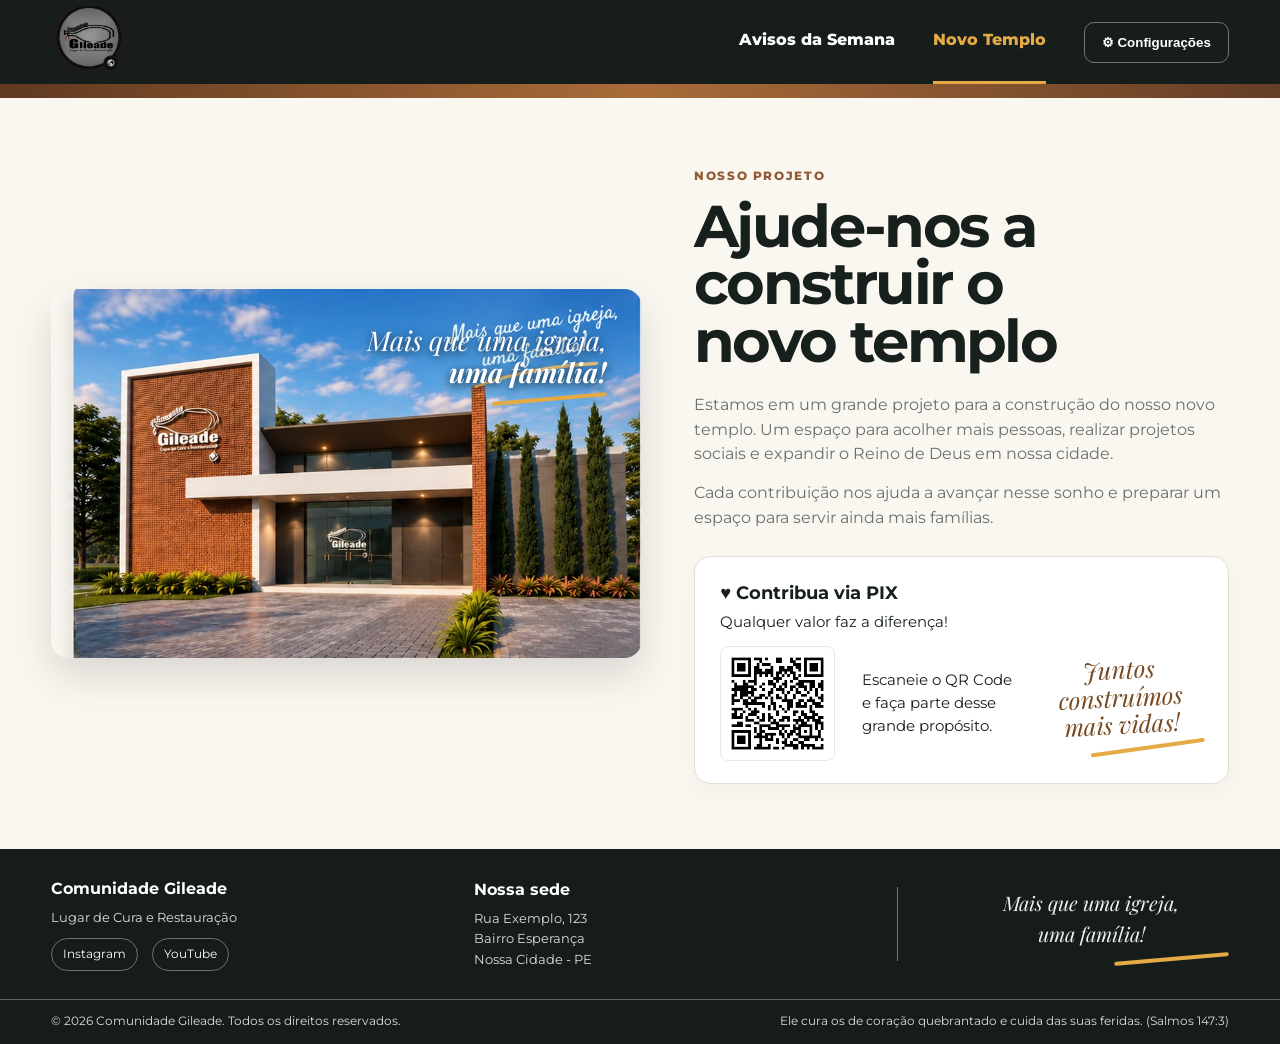
==== commit 3608d37f: "Add files via upload" ====
--- a/novo-templo.html
+++ b/novo-templo.html
@@ -8,7 +8,7 @@
   <link rel="preconnect" href="https://fonts.googleapis.com">
   <link rel="preconnect" href="https://fonts.gstatic.com" crossorigin>
   <link href="https://fonts.googleapis.com/css2?family=Montserrat:wght@400;500;600;700;800&family=Playfair+Display:ital,wght@1,600&display=swap" rel="stylesheet">
-  <link rel="stylesheet" href="style.css?v=3">
+  <link rel="stylesheet" href="style.css?v=5">
 </head>
 <body>
 
--- a/style.css
+++ b/style.css
@@ -3,121 +3,664 @@
 html{scroll-behavior:smooth}
 body{font-family:Montserrat,Arial,sans-serif;color:var(--text);background:#fff;line-height:1.55}
 a{text-decoration:none;color:inherit}
-.site-container{width:min(1240px,90%);margin:0 auto}
+
+.site-container{
+  width:92%;
+  max-width:1400px;
+  margin:0 auto;
+}
 
 /* HEADER */
-.topbar{height:84px;background:#171d1b;position:sticky;top:0;z-index:100;color:#fff}
-.nav{height:84px;display:flex;align-items:center;justify-content:space-between}
-.logo img{width:82px;height:82px;object-fit:contain;border-radius:50%}
-nav{display:flex;align-items:center;gap:38px;height:100%}
-nav>a{display:flex;align-items:center;height:100%;font-weight:800;font-size:1rem;border-bottom:3px solid transparent}
-nav>a.active,nav>a:hover{color:var(--gold);border-color:var(--gold)}
+.topbar{
+  height:84px;
+  background:#171d1b;
+  position:sticky;
+  top:0;
+  z-index:100;
+  color:#fff;
+}
+
+.nav{
+  height:84px;
+  display:flex;
+  align-items:center;
+  justify-content:space-between;
+}
+
+.logo img{
+  width:78px;
+  height:78px;
+  object-fit:contain;
+  border-radius:50%;
+}
+
+nav{
+  display:flex;
+  align-items:center;
+  gap:38px;
+  height:100%;
+}
+
+nav>a{
+  display:flex;
+  align-items:center;
+  height:100%;
+  font-weight:800;
+  font-size:1rem;
+  border-bottom:3px solid transparent;
+}
+
+nav>a.active,
+nav>a:hover{
+  color:var(--gold);
+  border-color:var(--gold);
+}
+
 .settings{position:relative}
-.settings>button{background:transparent;color:#fff;border:1px solid #6f7773;border-radius:10px;padding:12px 17px;font-weight:800;cursor:pointer}
-.settings-menu{display:none;position:absolute;right:0;top:54px;width:200px;background:#fff;color:#222;border-radius:10px;overflow:hidden;box-shadow:0 16px 40px #0003}
+
+.settings>button{
+  background:transparent;
+  color:#fff;
+  border:1px solid #6f7773;
+  border-radius:10px;
+  padding:12px 17px;
+  font-weight:800;
+  cursor:pointer;
+}
+
+.settings-menu{
+  display:none;
+  position:absolute;
+  right:0;
+  top:54px;
+  width:200px;
+  background:#fff;
+  color:#222;
+  border-radius:10px;
+  overflow:hidden;
+  box-shadow:0 16px 40px #0003;
+}
+
 .settings-menu.open{display:block}
-.settings-menu a{display:block;padding:12px 14px;border-bottom:1px solid #eee}
+
+.settings-menu a{
+  display:block;
+  padding:12px 14px;
+  border-bottom:1px solid #eee;
+}
+
 .settings-menu a:hover{background:#f5f1e9}
-.menu-btn{display:none;border:0;background:none;color:#fff;font-size:1.9rem}
+
+.menu-btn{
+  display:none;
+  border:0;
+  background:none;
+  color:#fff;
+  font-size:1.9rem;
+}
 
 /* HOME */
-.home-hero{min-height:390px;display:flex;align-items:center;color:#fff;background:radial-gradient(circle at 80% 24%,rgba(183,115,52,.55),transparent 22%),linear-gradient(100deg,#101311,#3d2b1d)}
-.home-hero-grid{display:flex;align-items:center;justify-content:space-between;gap:50px}
-.hero-small{display:inline-block;text-transform:uppercase;letter-spacing:.13em;font-weight:800;font-size:.8rem;color:#efc16a}
-.home-hero h1{font-size:clamp(4.8rem,8vw,7.6rem);line-height:.88;letter-spacing:-.05em}
-.home-hero h2{font-size:clamp(1.3rem,2.3vw,2.1rem);margin-top:12px}
-.home-hero blockquote{margin-top:28px;max-width:520px;font-family:"Playfair Display",serif;font-style:italic;color:#eee1d1;font-size:1.15rem}
-.home-hero blockquote strong{display:block;font-family:Montserrat;font-style:normal;font-size:.78rem;margin-top:6px}
-.hero-script{font-family:"Playfair Display",serif;font-style:italic;text-align:right;font-size:2.15rem}
+.home-hero{
+  min-height:390px;
+  display:flex;
+  align-items:center;
+  color:#fff;
+  background:
+    radial-gradient(circle at 80% 24%,rgba(183,115,52,.55),transparent 22%),
+    linear-gradient(100deg,#101311,#3d2b1d);
+}
+
+.home-hero-grid{
+  display:flex;
+  align-items:center;
+  justify-content:space-between;
+  gap:50px;
+}
+
+.hero-small{
+  display:inline-block;
+  text-transform:uppercase;
+  letter-spacing:.13em;
+  font-weight:800;
+  font-size:.8rem;
+  color:#efc16a;
+}
+
+.home-hero h1{
+  font-size:clamp(4.8rem,8vw,7.6rem);
+  line-height:.88;
+  letter-spacing:-.05em;
+}
+
+.home-hero h2{
+  font-size:clamp(1.3rem,2.3vw,2.1rem);
+  margin-top:12px;
+}
+
+.home-hero blockquote{
+  margin-top:28px;
+  max-width:520px;
+  font-family:"Playfair Display",serif;
+  font-style:italic;
+  color:#eee1d1;
+  font-size:1.15rem;
+}
+
+.home-hero blockquote strong{
+  display:block;
+  font-family:Montserrat;
+  font-style:normal;
+  font-size:.78rem;
+  margin-top:6px;
+}
+
+.hero-script{
+  font-family:"Playfair Display",serif;
+  font-style:italic;
+  text-align:right;
+  font-size:2.15rem;
+}
 
 /* AVISOS */
-.avisos-page{padding:72px 0 78px;background:#fff}
-.section-head{display:flex;justify-content:space-between;align-items:end;gap:30px;margin-bottom:30px}
-.section-kicker{display:inline-block;text-transform:uppercase;letter-spacing:.13em;font-size:.78rem;font-weight:800;color:var(--brown)}
-.section-head h2{font-size:clamp(2.6rem,4.6vw,4.3rem);line-height:1.05;margin:7px 0 8px}
-.section-head p{color:var(--muted);font-size:1.05rem}
-.week-card{min-width:245px;background:#faf8f4;border:1px solid var(--border);border-radius:14px;padding:16px 20px}
-.week-card span,.week-card strong{display:block}.week-card strong{font-size:1rem;margin-top:2px}
-.notice-list{display:grid;gap:16px}
-.notice-card{display:grid;grid-template-columns:205px 1fr;gap:22px;border:1px solid var(--border);border-radius:16px;padding:13px;background:#fff;box-shadow:0 14px 32px rgba(0,0,0,.055)}
-.notice-image{min-height:145px;border-radius:12px;display:grid;place-items:center;font-size:3.4rem}
-.n1{background:linear-gradient(135deg,#48301d,#c58b3d)}.n2{background:linear-gradient(135deg,#44301e,#9a7548)}.n3{background:linear-gradient(135deg,#665044,#b89e87)}.n4{background:linear-gradient(135deg,#251d28,#cd793f)}
+.avisos-page{
+  padding:72px 0 78px;
+  background:#fff;
+}
+
+.section-head{
+  display:flex;
+  justify-content:space-between;
+  align-items:end;
+  gap:30px;
+  margin-bottom:30px;
+}
+
+.section-kicker{
+  display:inline-block;
+  text-transform:uppercase;
+  letter-spacing:.13em;
+  font-size:.78rem;
+  font-weight:800;
+  color:var(--brown);
+}
+
+.section-head h2{
+  font-size:clamp(2.6rem,4.6vw,4.3rem);
+  line-height:1.05;
+  margin:7px 0 8px;
+}
+
+.section-head p{
+  color:var(--muted);
+  font-size:1.05rem;
+}
+
+.week-card{
+  min-width:245px;
+  background:#faf8f4;
+  border:1px solid var(--border);
+  border-radius:14px;
+  padding:16px 20px;
+}
+
+.week-card span,
+.week-card strong{display:block}
+
+.week-card strong{
+  font-size:1rem;
+  margin-top:2px;
+}
+
+.notice-list{
+  display:grid;
+  gap:16px;
+}
+
+.notice-card{
+  display:grid;
+  grid-template-columns:205px 1fr;
+  gap:22px;
+  border:1px solid var(--border);
+  border-radius:16px;
+  padding:13px;
+  background:#fff;
+  box-shadow:0 14px 32px rgba(0,0,0,.055);
+}
+
+.notice-image{
+  min-height:145px;
+  border-radius:12px;
+  display:grid;
+  place-items:center;
+  font-size:3.4rem;
+}
+
+.n1{background:linear-gradient(135deg,#48301d,#c58b3d)}
+.n2{background:linear-gradient(135deg,#44301e,#9a7548)}
+.n3{background:linear-gradient(135deg,#665044,#b89e87)}
+.n4{background:linear-gradient(135deg,#251d28,#cd793f)}
+
 .notice-body{padding:8px 5px}
-.notice-body h3{margin:6px 0 5px;font-size:1.3rem}
-.notice-body p{color:#505752;font-size:.98rem}
-.tag{display:inline-block;padding:5px 10px;border-radius:99px;color:#fff;font-size:.7rem;font-weight:800}
-.blue{background:#35576e}.green{background:#447052}.orange{background:#d18b18}.purple{background:#67497d}
-.meta{display:flex;flex-wrap:wrap;gap:18px;margin-top:14px;font-size:.84rem;font-weight:600;color:#4e554f}
-.verse-card{margin-top:24px;padding:26px 30px;background:#f8f4ec;border:1px solid var(--border);border-radius:16px;display:flex;align-items:center;justify-content:space-between;gap:30px}
-.verse-card p{font-family:"Playfair Display",serif;font-style:italic;font-size:1.08rem}
+
+.notice-body h3{
+  margin:6px 0 5px;
+  font-size:1.3rem;
+}
+
+.notice-body p{
+  color:#505752;
+  font-size:.98rem;
+}
+
+.tag{
+  display:inline-block;
+  padding:5px 10px;
+  border-radius:99px;
+  color:#fff;
+  font-size:.7rem;
+  font-weight:800;
+}
+
+.blue{background:#35576e}
+.green{background:#447052}
+.orange{background:#d18b18}
+.purple{background:#67497d}
+
+.meta{
+  display:flex;
+  flex-wrap:wrap;
+  gap:18px;
+  margin-top:14px;
+  font-size:.84rem;
+  font-weight:600;
+  color:#4e554f;
+}
+
+.verse-card{
+  margin-top:24px;
+  padding:26px 30px;
+  background:#f8f4ec;
+  border:1px solid var(--border);
+  border-radius:16px;
+  display:flex;
+  align-items:center;
+  justify-content:space-between;
+  gap:30px;
+}
+
+.verse-card p{
+  font-family:"Playfair Display",serif;
+  font-style:italic;
+  font-size:1.08rem;
+}
+
 .verse-card strong{font-size:.78rem}
-.verse-script{font-family:"Playfair Display",serif;font-style:italic;text-align:right;color:#886641;font-size:1.25rem}
+
+.verse-script{
+  font-family:"Playfair Display",serif;
+  font-style:italic;
+  text-align:right;
+  color:#886641;
+  font-size:1.25rem;
+}
 
 /* FOOTER E ÁREAS INSTITUCIONAIS */
-.about{background:#19201e;color:#fff;padding:42px 0}
-.about-grid{display:grid;grid-template-columns:repeat(3,1fr);gap:40px}
-.about h3{margin-bottom:5px}.about p{color:#c4c8c4}
+.about{
+  background:#19201e;
+  color:#fff;
+  padding:42px 0;
+}
+
+.about-grid{
+  display:grid;
+  grid-template-columns:repeat(3,1fr);
+  gap:40px;
+}
+
+.about h3{margin-bottom:5px}
+.about p{color:#c4c8c4}
 .about a:hover{color:var(--gold)}
-.privacy{padding:26px 0;background:#f7f3eb}.privacy p{color:var(--muted)}
-footer{background:#101614;color:#fff}
-.footer-main{min-height:110px;display:flex;align-items:center;gap:15px}
-.footer-brand{display:flex;align-items:center;gap:14px}
-.footer-brand img{width:64px;border-radius:50%}
-.footer-brand span{display:block;color:#aaa;font-size:.8rem}
-.footer-main>span{margin-left:auto;color:#999;font-size:.8rem}
-
-/* NOVO TEMPLO - MESMA ESCALA VISUAL DO PRIMEIRO PRINT */
-.gold-line{height:18px;background:linear-gradient(90deg,#603920,#a96b39,#653e26)}
-.templo-page{background:linear-gradient(90deg,#faf7f1,#fffdf9);padding:46px 0 34px}
-.templo-grid{display:grid;grid-template-columns:1.08fr .92fr;gap:46px;align-items:center}
-.templo-image{position:relative;height:540px;border-radius:18px;overflow:hidden;box-shadow:0 18px 40px rgba(0,0,0,.13)}
-.templo-image>img{width:100%;height:100%;object-fit:cover;display:block}
-.image-script{position:absolute;right:36px;top:36px;color:#fff;font-family:"Playfair Display",serif;font-style:italic;text-align:right;font-size:1.7rem;line-height:1.2;text-shadow:0 2px 10px #0008}
-.image-script i,.pix-script i,.footer-script i{display:block;width:115px;height:4px;background:var(--gold);border-radius:99px;margin:8px 0 0 auto;transform:rotate(-5deg)}
-.templo-copy h1{font-size:clamp(3.5rem,5.2vw,5.2rem);line-height:.98;letter-spacing:-.05em;margin:10px 0 22px}
-.templo-copy>p{color:var(--muted);font-size:1.02rem;line-height:1.47;margin-bottom:14px}
-.pix-card{margin-top:20px;background:#fff;border:1px solid var(--border);border-radius:16px;padding:20px 22px;box-shadow:0 8px 22px rgba(0,0,0,.03)}
-.pix-card h2{font-size:1.15rem}.pix-card>p{margin-top:2px}
-.pix-grid{display:grid;grid-template-columns:135px 1fr 175px;gap:24px;align-items:center;margin-top:12px}
-.pix-grid>img{width:130px;height:130px;object-fit:contain;border:1px solid #eee8df;border-radius:8px;padding:5px}
-.pix-text{font-size:.95rem;line-height:1.45}
-.pix-script{font-family:"Playfair Display",serif;font-style:italic;text-align:center;color:#774921;font-size:1.45rem;line-height:1.15;transform:rotate(-3deg)}
-.templo-footer{background:#151c1a}
-.footer-3{min-height:145px;display:grid;grid-template-columns:1fr 1fr 1fr;gap:42px;align-items:center}
-.footer-3 h3{font-size:1rem}.footer-3 p{font-size:.84rem;color:#ddd}
-.social-links{display:flex;gap:14px;margin-top:10px}
-.social-links a{border:1px solid #6c7470;border-radius:99px;padding:6px 11px;font-size:.76rem}
-.footer-script{font-family:"Playfair Display",serif;font-style:italic;border-left:1px solid #707673;padding-left:55px;text-align:center;color:#e8e8e8;font-size:1.28rem}
-.footer-bottom{border-top:1px solid #5f6763}
-.footer-bottom .site-container{min-height:44px;display:flex;align-items:center;justify-content:space-between;gap:20px;color:#ddd;font-size:.72rem}
-
+
+.privacy{
+  padding:26px 0;
+  background:#f7f3eb;
+}
+
+.privacy p{color:var(--muted)}
+
+footer{
+  background:#101614;
+  color:#fff;
+}
+
+.footer-main{
+  min-height:110px;
+  display:flex;
+  align-items:center;
+  gap:15px;
+}
+
+.footer-brand{
+  display:flex;
+  align-items:center;
+  gap:14px;
+}
+
+.footer-brand img{
+  width:64px;
+  border-radius:50%;
+}
+
+.footer-brand span{
+  display:block;
+  color:#aaa;
+  font-size:.8rem;
+}
+
+.footer-main>span{
+  margin-left:auto;
+  color:#999;
+  font-size:.8rem;
+}
+
+/* NOVO TEMPLO */
+.gold-line{
+  height:14px;
+  background:linear-gradient(90deg,#603920,#a96b39,#653e26);
+}
+
+.templo-page{
+  background:#faf7f1;
+  padding:65px 0;
+}
+
+.templo-grid{
+  display:grid;
+  grid-template-columns:minmax(0,1.05fr) minmax(420px,.95fr);
+  gap:52px;
+  align-items:center;
+}
+
+.templo-image{
+  position:relative;
+  width:100%;
+  aspect-ratio:16 / 10;
+  border-radius:18px;
+  overflow:hidden;
+  box-shadow:0 18px 40px rgba(0,0,0,.13);
+}
+
+.templo-image>img{
+  width:100%;
+  height:100%;
+  object-fit:cover;
+  object-position:center;
+  display:block;
+}
+
+.image-script{
+  position:absolute;
+  right:35px;
+  top:35px;
+  color:#fff;
+  font-family:"Playfair Display",serif;
+  font-style:italic;
+  text-align:right;
+  font-size:1.7rem;
+  line-height:1.2;
+  text-shadow:0 2px 10px rgba(0,0,0,.8);
+}
+
+.image-script i,
+.pix-script i,
+.footer-script i{
+  display:block;
+  width:115px;
+  height:4px;
+  background:var(--gold);
+  border-radius:99px;
+  margin:8px 0 0 auto;
+  transform:rotate(-5deg);
+}
+
+.templo-copy h1{
+  font-size:clamp(3rem,4.6vw,4.8rem);
+  line-height:.98;
+  letter-spacing:-.045em;
+  margin:10px 0 22px;
+}
+
+.templo-copy>p{
+  color:#68716d;
+  font-size:1rem;
+  line-height:1.55;
+  margin-bottom:14px;
+  max-width:620px;
+}
+
+.pix-card{
+  margin-top:25px;
+  background:#fff;
+  border:1px solid #e5ddd2;
+  border-radius:16px;
+  padding:22px 25px;
+  box-shadow:0 8px 22px rgba(0,0,0,.03);
+}
+
+.pix-card h2{
+  font-size:1.15rem;
+  margin-bottom:3px;
+}
+
+.pix-card>p{
+  font-size:.95rem;
+}
+
+.pix-grid{
+  display:grid;
+  grid-template-columns:120px minmax(150px,1fr) 165px;
+  gap:22px;
+  align-items:center;
+  margin-top:12px;
+}
+
+.pix-grid>img{
+  width:115px;
+  height:115px;
+  object-fit:contain;
+  border:1px solid #eee8df;
+  border-radius:8px;
+  padding:5px;
+}
+
+.pix-text{
+  font-size:.95rem;
+  line-height:1.5;
+}
+
+.pix-script{
+  font-family:"Playfair Display",serif;
+  font-style:italic;
+  color:#774921;
+  font-size:1.5rem;
+  line-height:1.15;
+  text-align:center;
+  transform:rotate(-3deg);
+}
+
+.templo-footer{
+  background:#151c1a;
+  color:#fff;
+}
+
+.footer-3{
+  min-height:150px;
+  display:grid;
+  grid-template-columns:1fr 1fr .9fr;
+  gap:55px;
+  align-items:center;
+}
+
+.footer-3 h3{
+  font-size:1rem;
+  margin-bottom:5px;
+}
+
+.footer-3 p{
+  font-size:.84rem;
+  color:#ddd;
+}
+
+.social-links{
+  display:flex;
+  gap:14px;
+  margin-top:10px;
+}
+
+.social-links a{
+  border:1px solid #6c7470;
+  border-radius:99px;
+  padding:6px 11px;
+  font-size:.76rem;
+}
+
+.footer-script{
+  font-family:"Playfair Display",serif;
+  font-style:italic;
+  border-left:1px solid #707673;
+  padding-left:55px;
+  text-align:center;
+  color:#eee;
+  font-size:1.25rem;
+}
+
+.footer-bottom{
+  border-top:1px solid #5f6763;
+}
+
+.footer-bottom .site-container{
+  min-height:44px;
+  display:flex;
+  align-items:center;
+  justify-content:space-between;
+  gap:20px;
+  font-size:.72rem;
+  color:#ddd;
+}
+
+/* TABLET */
 @media(max-width:950px){
-  .site-container{width:min(92%,900px)}
+  .site-container{
+    width:94%;
+    max-width:900px;
+  }
+
   .menu-btn{display:block}
-  nav{display:none;position:absolute;left:0;right:0;top:84px;height:auto;background:#171d1b;flex-direction:column;align-items:stretch;padding:16px 5%;gap:6px}
+
+  nav{
+    display:none;
+    position:absolute;
+    left:0;
+    right:0;
+    top:84px;
+    height:auto;
+    background:#171d1b;
+    flex-direction:column;
+    align-items:stretch;
+    padding:16px 5%;
+    gap:6px;
+  }
+
   nav.open{display:flex}
-  nav>a{height:auto;padding:11px 0}
-  .settings-menu{position:static;margin-top:8px}
-  .home-hero-grid,.section-head{flex-direction:column;align-items:flex-start}
+
+  nav>a{
+    height:auto;
+    padding:11px 0;
+  }
+
+  .settings-menu{
+    position:static;
+    margin-top:8px;
+  }
+
+  .home-hero-grid,
+  .section-head{
+    flex-direction:column;
+    align-items:flex-start;
+  }
+
   .hero-script{text-align:left}
-  .notice-card,.about-grid,.templo-grid,.footer-3{grid-template-columns:1fr}
-  .templo-image{height:470px}
-  .footer-script{border-left:0;padding-left:0;text-align:left;padding-bottom:20px}
+
+  .notice-card,
+  .about-grid,
+  .templo-grid,
+  .footer-3{
+    grid-template-columns:1fr;
+  }
+
+  .templo-image{
+    aspect-ratio:16 / 10;
+  }
+
+  .footer-script{
+    border-left:0;
+    padding-left:0;
+    text-align:left;
+    padding-bottom:20px;
+  }
+
   .footer-script i{margin-left:0}
 }
+
+/* CELULAR */
 @media(max-width:620px){
+  .site-container{width:94%}
+
   .home-hero{min-height:330px}
-  .home-hero h1{font-size:4.3rem}
-  .avisos-page{padding:50px 0}
-  .notice-card{grid-template-columns:1fr}
-  .notice-image{min-height:190px}
-  .verse-card{flex-direction:column;align-items:flex-start}
+
+  .home-hero h1{
+    font-size:4rem;
+  }
+
+  .avisos-page{
+    padding:50px 0;
+  }
+
+  .notice-card{
+    grid-template-columns:1fr;
+  }
+
+  .notice-image{
+    min-height:180px;
+  }
+
+  .verse-card{
+    flex-direction:column;
+    align-items:flex-start;
+  }
+
   .verse-script{text-align:left}
-  .templo-page{padding-top:28px}
-  .templo-image{height:330px}
-  .image-script{right:18px;top:18px;font-size:1.15rem}
-  .templo-copy h1{font-size:3rem}
-  .pix-grid{grid-template-columns:1fr;text-align:center}
-  .pix-grid>img{margin:auto}
-  .footer-bottom .site-container{flex-direction:column;align-items:flex-start;padding:12px 0}
-}
+
+  .templo-page{
+    padding:35px 0;
+  }
+
+  .templo-copy h1{
+    font-size:2.7rem;
+  }
+
+  .pix-grid{
+    grid-template-columns:1fr;
+    text-align:center;
+  }
+
+  .pix-grid>img{
+    margin:0 auto;
+  }
+
+  .footer-bottom .site-container{
+    flex-direction:column;
+    align-items:flex-start;
+    padding:12px 0;
+  }
+}
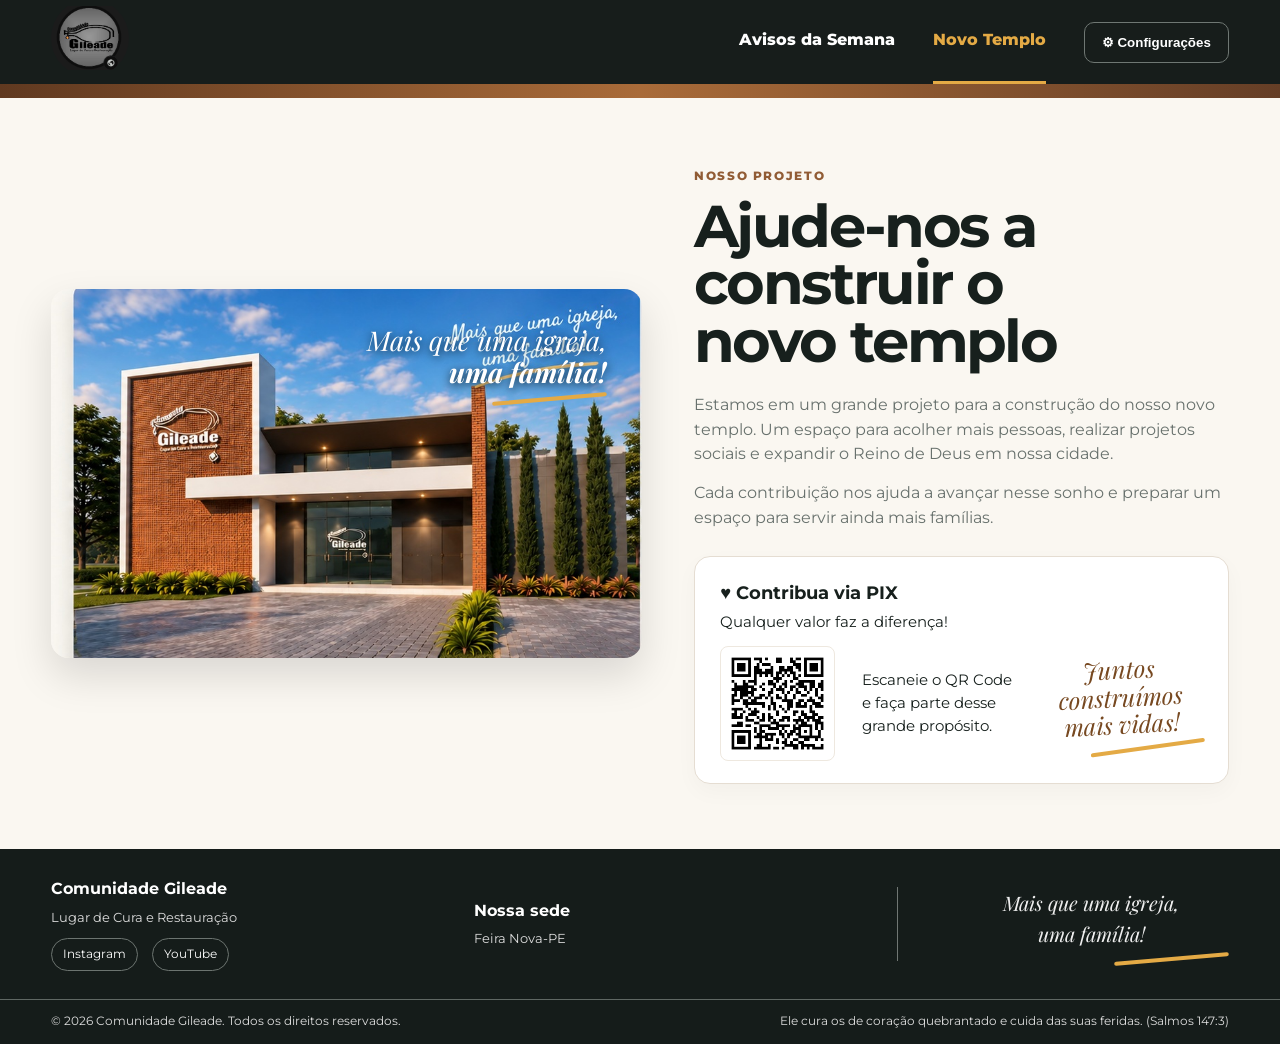
==== commit 3d9b9a8a: "Update novo-templo.html" ====
--- a/novo-templo.html
+++ b/novo-templo.html
@@ -76,7 +76,7 @@
     </div>
     <div>
       <h3>Nossa sede</h3>
-      <p>Rua Exemplo, 123<br>Bairro Esperança<br>Nossa Cidade - PE</p>
+      <p>Feira Nova-PE</p>
     </div>
     <div class="footer-script">Mais que uma igreja,<br>uma família!<i></i></div>
   </div>
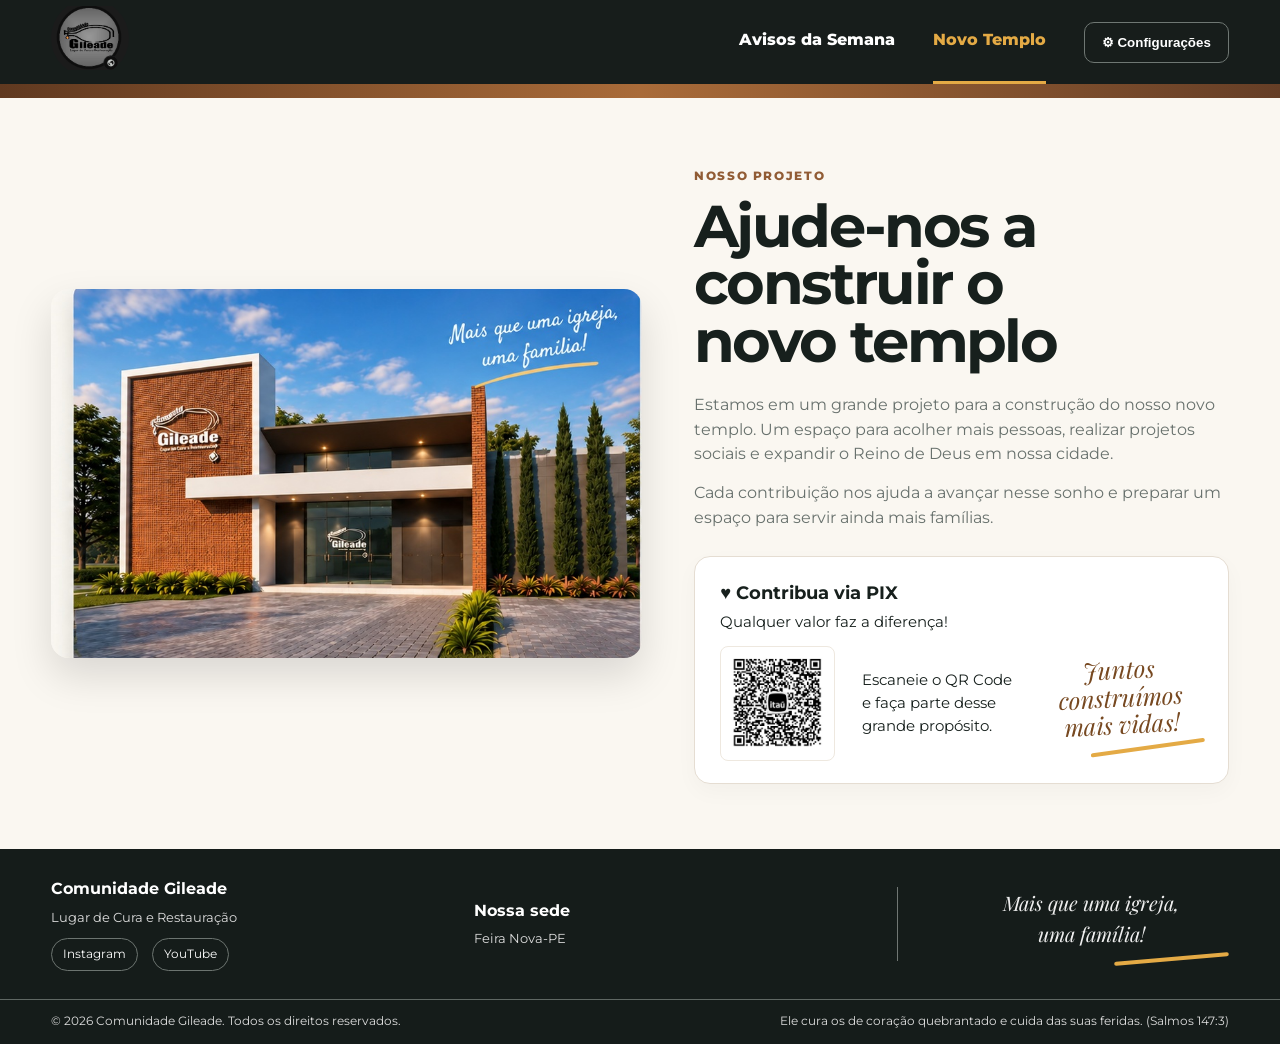
==== commit 152943ef: "Update novo-templo.html" ====
--- a/novo-templo.html
+++ b/novo-templo.html
@@ -40,7 +40,6 @@
   <div class="site-container templo-grid">
     <div class="templo-image">
       <img src="assets/novo-templo.jpg" alt="Projeto do novo templo da Comunidade Gileade">
-      <div class="image-script">Mais que uma igreja,<br><strong>uma família!</strong><i></i></div>
     </div>
 
     <section class="templo-copy">
